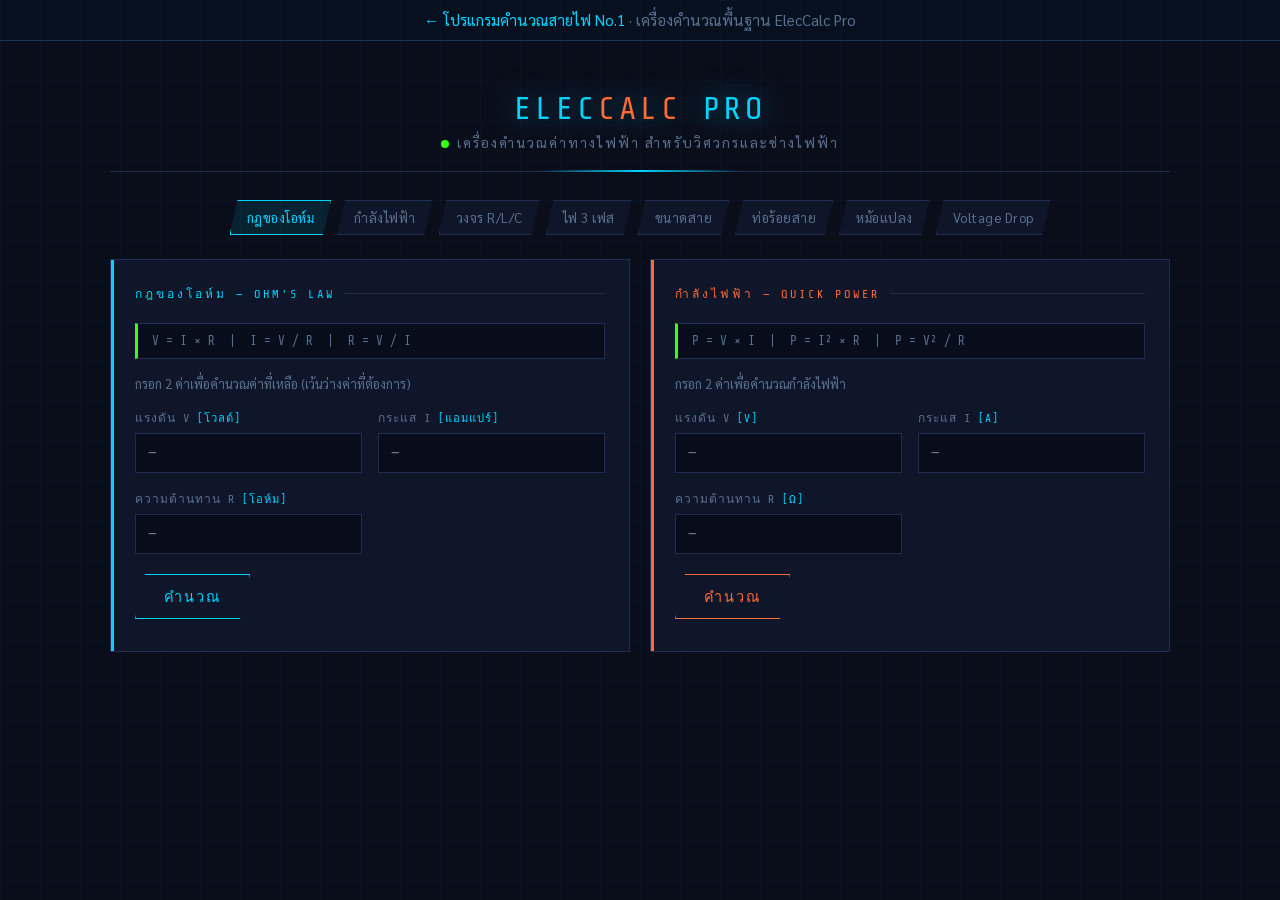
==== eleccalc/index.html @ 6b3eb064 "Add the No.1 cable calculator as a static Thai web app Keep the existing basic calculator at eleccal" ====
<!DOCTYPE html>
<html lang="th">
<head>
<meta charset="UTF-8">
<meta name="viewport" content="width=device-width, initial-scale=1.0">
<title>ElecCalc Pro — เครื่องคำนวณค่าทางไฟฟ้า</title>
<link href="https://fonts.googleapis.com/css2?family=Share+Tech+Mono&family=Sarabun:wght@300;400;600;700&display=swap" rel="stylesheet">
<style>
  :root {
    --bg: #0a0e1a;
    --panel: #0f1629;
    --border: #1e2d50;
    --accent: #00d4ff;
    --accent2: #ff6b35;
    --accent3: #39ff14;
    --text: #c8d8f0;
    --text-dim: #5a7090;
    --input-bg: #070d1a;
    --glow: 0 0 20px rgba(0,212,255,0.3);
    --glow2: 0 0 20px rgba(255,107,53,0.3);
  }

  * { margin: 0; padding: 0; box-sizing: border-box; }

  body {
    background: var(--bg);
    color: var(--text);
    font-family: 'Sarabun', sans-serif;
    min-height: 100vh;
    overflow-x: hidden;
  }

  /* Grid background */
  body::before {
    content: '';
    position: fixed;
    inset: 0;
    background-image:
      linear-gradient(rgba(0,212,255,0.03) 1px, transparent 1px),
      linear-gradient(90deg, rgba(0,212,255,0.03) 1px, transparent 1px);
    background-size: 40px 40px;
    pointer-events: none;
    z-index: 0;
  }

  .container {
    max-width: 1100px;
    margin: 0 auto;
    padding: 20px;
    position: relative;
    z-index: 1;
  }

  /* Header */
  header {
    text-align: center;
    padding: 30px 0 20px;
    border-bottom: 1px solid var(--border);
    margin-bottom: 28px;
    position: relative;
  }

  header::after {
    content: '';
    position: absolute;
    bottom: -1px;
    left: 50%;
    transform: translateX(-50%);
    width: 200px;
    height: 2px;
    background: linear-gradient(90deg, transparent, var(--accent), transparent);
  }

  .logo {
    font-family: 'Share Tech Mono', monospace;
    font-size: 2rem;
    color: var(--accent);
    text-shadow: 0 0 30px rgba(0,212,255,0.6);
    letter-spacing: 4px;
  }

  .logo span { color: var(--accent2); }

  .tagline {
    font-size: 0.85rem;
    color: var(--text-dim);
    margin-top: 6px;
    letter-spacing: 2px;
    text-transform: uppercase;
  }

  /* Nav Tabs */
  .tabs {
    display: flex;
    flex-wrap: wrap;
    gap: 6px;
    margin-bottom: 24px;
    justify-content: center;
  }

  .tab-btn {
    padding: 8px 16px;
    background: var(--panel);
    border: 1px solid var(--border);
    color: var(--text-dim);
    font-family: 'Sarabun', sans-serif;
    font-size: 0.82rem;
    cursor: pointer;
    transition: all 0.2s;
    clip-path: polygon(8px 0, 100% 0, calc(100% - 8px) 100%, 0 100%);
    letter-spacing: 0.5px;
  }

  .tab-btn:hover {
    border-color: var(--accent);
    color: var(--accent);
    background: rgba(0,212,255,0.05);
  }

  .tab-btn.active {
    background: rgba(0,212,255,0.1);
    border-color: var(--accent);
    color: var(--accent);
    box-shadow: var(--glow);
  }

  /* Calculator Panels */
  .calc-panel {
    display: none;
    animation: fadeIn 0.3s ease;
  }

  .calc-panel.active { display: grid; gap: 20px; }

  @keyframes fadeIn {
    from { opacity: 0; transform: translateY(10px); }
    to { opacity: 1; transform: translateY(0); }
  }

  .card {
    background: var(--panel);
    border: 1px solid var(--border);
    padding: 24px;
    position: relative;
    overflow: hidden;
  }

  .card::before {
    content: '';
    position: absolute;
    top: 0; left: 0;
    width: 3px;
    height: 100%;
    background: var(--accent);
  }

  .card.orange::before { background: var(--accent2); }
  .card.green::before { background: var(--accent3); }

  .card-title {
    font-family: 'Share Tech Mono', monospace;
    font-size: 0.75rem;
    color: var(--accent);
    letter-spacing: 3px;
    text-transform: uppercase;
    margin-bottom: 20px;
    display: flex;
    align-items: center;
    gap: 10px;
  }

  .card.orange .card-title { color: var(--accent2); }
  .card.green .card-title { color: var(--accent3); }

  .card-title::after {
    content: '';
    flex: 1;
    height: 1px;
    background: var(--border);
  }

  .form-grid {
    display: grid;
    grid-template-columns: repeat(auto-fill, minmax(200px, 1fr));
    gap: 16px;
    margin-bottom: 20px;
  }

  .form-group label {
    display: block;
    font-size: 0.75rem;
    color: var(--text-dim);
    margin-bottom: 6px;
    font-family: 'Share Tech Mono', monospace;
    letter-spacing: 1px;
  }

  .form-group .unit {
    color: var(--accent);
    font-size: 0.7rem;
  }

  .form-group input, .form-group select {
    width: 100%;
    background: var(--input-bg);
    border: 1px solid var(--border);
    color: var(--text);
    font-family: 'Share Tech Mono', monospace;
    font-size: 1rem;
    padding: 10px 12px;
    outline: none;
    transition: border-color 0.2s, box-shadow 0.2s;
  }

  .form-group input:focus, .form-group select:focus {
    border-color: var(--accent);
    box-shadow: var(--glow);
  }

  .form-group select option { background: var(--panel); }

  .btn-calc {
    background: transparent;
    border: 1px solid var(--accent);
    color: var(--accent);
    font-family: 'Share Tech Mono', monospace;
    font-size: 0.9rem;
    padding: 10px 28px;
    cursor: pointer;
    letter-spacing: 2px;
    text-transform: uppercase;
    transition: all 0.2s;
    clip-path: polygon(10px 0, 100% 0, calc(100% - 10px) 100%, 0 100%);
  }

  .btn-calc:hover {
    background: rgba(0,212,255,0.15);
    box-shadow: var(--glow);
  }

  .btn-calc.orange {
    border-color: var(--accent2);
    color: var(--accent2);
  }

  .btn-calc.orange:hover {
    background: rgba(255,107,53,0.15);
    box-shadow: var(--glow2);
  }

  .btn-calc.green {
    border-color: var(--accent3);
    color: var(--accent3);
  }

  .results {
    margin-top: 20px;
    display: none;
    grid-template-columns: repeat(auto-fill, minmax(180px, 1fr));
    gap: 12px;
    animation: fadeIn 0.3s ease;
  }

  .results.show { display: grid; }

  .result-item {
    background: var(--input-bg);
    border: 1px solid var(--border);
    padding: 14px 16px;
    border-left: 3px solid var(--accent);
  }

  .result-item.orange { border-left-color: var(--accent2); }
  .result-item.green { border-left-color: var(--accent3); }

  .result-label {
    font-size: 0.7rem;
    color: var(--text-dim);
    font-family: 'Share Tech Mono', monospace;
    letter-spacing: 1px;
    margin-bottom: 6px;
    text-transform: uppercase;
  }

  .result-value {
    font-family: 'Share Tech Mono', monospace;
    font-size: 1.4rem;
    color: var(--accent);
    line-height: 1;
  }

  .result-item.orange .result-value { color: var(--accent2); }
  .result-item.green .result-value { color: var(--accent3); }

  .result-unit {
    font-size: 0.7rem;
    color: var(--text-dim);
    margin-top: 2px;
    font-family: 'Share Tech Mono', monospace;
  }

  /* Formula display */
  .formula-bar {
    background: var(--input-bg);
    border: 1px solid var(--border);
    padding: 10px 14px;
    margin-bottom: 16px;
    font-family: 'Share Tech Mono', monospace;
    font-size: 0.8rem;
    color: var(--text-dim);
    border-left: 3px solid var(--accent3);
  }

  /* Two column layout for some panels */
  .panel-2col {
    grid-template-columns: 1fr 1fr;
  }

  @media (max-width: 700px) {
    .panel-2col { grid-template-columns: 1fr; }
    .logo { font-size: 1.4rem; }
  }

  /* Wire size table */
  .wire-table {
    width: 100%;
    border-collapse: collapse;
    font-size: 0.82rem;
    font-family: 'Share Tech Mono', monospace;
    margin-top: 10px;
  }

  .wire-table th {
    background: rgba(0,212,255,0.1);
    color: var(--accent);
    padding: 8px 12px;
    text-align: left;
    border: 1px solid var(--border);
    font-size: 0.72rem;
    letter-spacing: 1px;
  }

  .wire-table td {
    padding: 7px 12px;
    border: 1px solid var(--border);
    color: var(--text);
  }

  .wire-table tr:nth-child(even) td { background: rgba(0,0,0,0.2); }
  .wire-table tr.highlight td { background: rgba(57,255,20,0.08); color: var(--accent3); }

  /* Status indicator */
  .status-dot {
    width: 8px; height: 8px;
    border-radius: 50%;
    background: var(--accent3);
    display: inline-block;
    margin-right: 8px;
    animation: pulse 2s infinite;
  }

  @keyframes pulse {
    0%, 100% { opacity: 1; box-shadow: 0 0 6px var(--accent3); }
    50% { opacity: 0.4; box-shadow: none; }
  }

  .section-header {
    display: flex;
    align-items: center;
    justify-content: space-between;
    margin-bottom: 16px;
    flex-wrap: wrap;
    gap: 10px;
  }

  .error-msg {
    color: #ff4466;
    font-size: 0.8rem;
    font-family: 'Share Tech Mono', monospace;
    margin-top: 8px;
  }
</style>
</head>
<body>
<div style="background:#07101f;color:#c8d8f0;padding:10px 16px;text-align:center;font-family:Sarabun,sans-serif;font-size:0.95rem;border-bottom:1px solid #1e2d50;">
  <a href="../" style="color:#00d4ff;text-decoration:none;">← โปรแกรมคำนวณสายไฟ No.1</a>
  <span style="color:#5a7090;"> · เครื่องคำนวณพื้นฐาน ElecCalc Pro</span>
</div>
<div class="container">

  <header>
    <div class="logo">ELEC<span>CALC</span> PRO</div>
    <div class="tagline"><span class="status-dot"></span>เครื่องคำนวณค่าทางไฟฟ้า สำหรับวิศวกรและช่างไฟฟ้า</div>
  </header>

  <div class="tabs">
    <button class="tab-btn active" onclick="showTab('ohm')">กฎของโอห์ม</button>
    <button class="tab-btn" onclick="showTab('power')">กำลังไฟฟ้า</button>
    <button class="tab-btn" onclick="showTab('circuit')">วงจร R/L/C</button>
    <button class="tab-btn" onclick="showTab('3phase')">ไฟ 3 เฟส</button>
    <button class="tab-btn" onclick="showTab('wire')">ขนาดสาย</button>
    <button class="tab-btn" onclick="showTab('conduit')">ท่อร้อยสาย</button>
    <button class="tab-btn" onclick="showTab('xfmr')">หม้อแปลง</button>
    <button class="tab-btn" onclick="showTab('vdrop')">Voltage Drop</button>
  </div>

  <!-- OHM'S LAW -->
  <div id="tab-ohm" class="calc-panel active panel-2col">
    <div class="card">
      <div class="card-title">กฎของโอห์ม — Ohm's Law</div>
      <div class="formula-bar">V = I × R &nbsp;|&nbsp; I = V / R &nbsp;|&nbsp; R = V / I</div>
      <p style="font-size:0.8rem;color:var(--text-dim);margin-bottom:16px;">กรอก 2 ค่าเพื่อคำนวณค่าที่เหลือ (เว้นว่างค่าที่ต้องการ)</p>
      <div class="form-grid">
        <div class="form-group">
          <label>แรงดัน V <span class="unit">[โวลต์]</span></label>
          <input type="number" id="ohm-v" placeholder="—">
        </div>
        <div class="form-group">
          <label>กระแส I <span class="unit">[แอมแปร์]</span></label>
          <input type="number" id="ohm-i" placeholder="—">
        </div>
        <div class="form-group">
          <label>ความต้านทาน R <span class="unit">[โอห์ม]</span></label>
          <input type="number" id="ohm-r" placeholder="—">
        </div>
      </div>
      <button class="btn-calc" onclick="calcOhm()">คำนวณ</button>
      <div id="ohm-result" class="results"></div>
      <div id="ohm-err" class="error-msg"></div>
    </div>

    <div class="card orange">
      <div class="card-title">กำลังไฟฟ้า — Quick Power</div>
      <div class="formula-bar">P = V × I &nbsp;|&nbsp; P = I² × R &nbsp;|&nbsp; P = V² / R</div>
      <p style="font-size:0.8rem;color:var(--text-dim);margin-bottom:16px;">กรอก 2 ค่าเพื่อคำนวณกำลังไฟฟ้า</p>
      <div class="form-grid">
        <div class="form-group">
          <label>แรงดัน V <span class="unit">[V]</span></label>
          <input type="number" id="qp-v" placeholder="—">
        </div>
        <div class="form-group">
          <label>กระแส I <span class="unit">[A]</span></label>
          <input type="number" id="qp-i" placeholder="—">
        </div>
        <div class="form-group">
          <label>ความต้านทาน R <span class="unit">[Ω]</span></label>
          <input type="number" id="qp-r" placeholder="—">
        </div>
      </div>
      <button class="btn-calc orange" onclick="calcQPower()">คำนวณ</button>
      <div id="qp-result" class="results"></div>
      <div id="qp-err" class="error-msg"></div>
    </div>
  </div>

  <!-- POWER -->
  <div id="tab-power" class="calc-panel">
    <div class="card">
      <div class="card-title">กำลังไฟฟ้า AC — AC Power</div>
      <div class="formula-bar">S = V × I &nbsp;|&nbsp; P = S × PF &nbsp;|&nbsp; Q = √(S² - P²)</div>
      <div class="form-grid">
        <div class="form-group">
          <label>แรงดัน V <span class="unit">[V]</span></label>
          <input type="number" id="pw-v" placeholder="220">
        </div>
        <div class="form-group">
          <label>กระแส I <span class="unit">[A]</span></label>
          <input type="number" id="pw-i" placeholder="10">
        </div>
        <div class="form-group">
          <label>Power Factor (PF) <span class="unit">[0–1]</span></label>
          <input type="number" id="pw-pf" placeholder="0.85" step="0.01" min="0" max="1">
        </div>
      </div>
      <button class="btn-calc" onclick="calcPower()">คำนวณ</button>
      <div id="pw-result" class="results"></div>
    </div>
    <div class="card orange">
      <div class="card-title">แปลงหน่วยกำลัง — Power Unit Converter</div>
      <div class="form-grid">
        <div class="form-group">
          <label>ค่าที่ต้องการแปลง</label>
          <input type="number" id="conv-val" placeholder="1000">
        </div>
        <div class="form-group">
          <label>จากหน่วย</label>
          <select id="conv-from">
            <option value="W">วัตต์ (W)</option>
            <option value="kW">กิโลวัตต์ (kW)</option>
            <option value="MW">เมกะวัตต์ (MW)</option>
            <option value="hp">แรงม้า (hp)</option>
            <option value="kVA">กิโลโวลต์แอมแปร์ (kVA)</option>
            <option value="BTU">BTU/hr</option>
          </select>
        </div>
      </div>
      <button class="btn-calc orange" onclick="calcConvert()">แปลงหน่วย</button>
      <div id="conv-result" class="results"></div>
    </div>
  </div>

  <!-- CIRCUIT -->
  <div id="tab-circuit" class="calc-panel panel-2col">
    <div class="card">
      <div class="card-title">วงจรอนุกรม — Series Circuit</div>
      <div class="formula-bar">R_total = R1 + R2 + R3</div>
      <div class="form-grid">
        <div class="form-group">
          <label>R1 <span class="unit">[Ω]</span></label>
          <input type="number" id="sr1" placeholder="10">
        </div>
        <div class="form-group">
          <label>R2 <span class="unit">[Ω]</span></label>
          <input type="number" id="sr2" placeholder="20">
        </div>
        <div class="form-group">
          <label>R3 <span class="unit">[Ω]</span></label>
          <input type="number" id="sr3" placeholder="30">
        </div>
        <div class="form-group">
          <label>แรงดัน V <span class="unit">[V]</span></label>
          <input type="number" id="sv" placeholder="220">
        </div>
      </div>
      <button class="btn-calc" onclick="calcSeries()">คำนวณ</button>
      <div id="series-result" class="results"></div>
    </div>
    <div class="card orange">
      <div class="card-title">วงจรขนาน — Parallel Circuit</div>
      <div class="formula-bar">1/R_total = 1/R1 + 1/R2 + 1/R3</div>
      <div class="form-grid">
        <div class="form-group">
          <label>R1 <span class="unit">[Ω]</span></label>
          <input type="number" id="pr1" placeholder="10">
        </div>
        <div class="form-group">
          <label>R2 <span class="unit">[Ω]</span></label>
          <input type="number" id="pr2" placeholder="20">
        </div>
        <div class="form-group">
          <label>R3 <span class="unit">[Ω]</span></label>
          <input type="number" id="pr3" placeholder="30">
        </div>
        <div class="form-group">
          <label>แรงดัน V <span class="unit">[V]</span></label>
          <input type="number" id="pv" placeholder="220">
        </div>
      </div>
      <button class="btn-calc orange" onclick="calcParallel()">คำนวณ</button>
      <div id="parallel-result" class="results"></div>
    </div>
    <div class="card green" style="grid-column:1/-1">
      <div class="card-title">วงจร RLC — Impedance</div>
      <div class="formula-bar">Z = √(R² + (XL-XC)²) &nbsp;|&nbsp; XL = 2πfL &nbsp;|&nbsp; XC = 1/(2πfC)</div>
      <div class="form-grid">
        <div class="form-group">
          <label>ความต้านทาน R <span class="unit">[Ω]</span></label>
          <input type="number" id="rlc-r" placeholder="10">
        </div>
        <div class="form-group">
          <label>ตัวเหนี่ยวนำ L <span class="unit">[mH]</span></label>
          <input type="number" id="rlc-l" placeholder="50">
        </div>
        <div class="form-group">
          <label>ตัวเก็บประจุ C <span class="unit">[µF]</span></label>
          <input type="number" id="rlc-c" placeholder="100">
        </div>
        <div class="form-group">
          <label>ความถี่ f <span class="unit">[Hz]</span></label>
          <input type="number" id="rlc-f" placeholder="50">
        </div>
      </div>
      <button class="btn-calc green" onclick="calcRLC()">คำนวณ</button>
      <div id="rlc-result" class="results"></div>
    </div>
  </div>

  <!-- 3 PHASE -->
  <div id="tab-3phase" class="calc-panel">
    <div class="card">
      <div class="card-title">ไฟฟ้า 3 เฟส — Three-Phase Power</div>
      <div class="formula-bar">P = √3 × VL × IL × PF &nbsp;|&nbsp; S = √3 × VL × IL &nbsp;|&nbsp; VL = √3 × Vph</div>
      <div class="form-grid">
        <div class="form-group">
          <label>แรงดันสาย VL <span class="unit">[V]</span></label>
          <input type="number" id="tp-vl" placeholder="380">
        </div>
        <div class="form-group">
          <label>กระแสสาย IL <span class="unit">[A]</span></label>
          <input type="number" id="tp-il" placeholder="50">
        </div>
        <div class="form-group">
          <label>Power Factor <span class="unit">[0–1]</span></label>
          <input type="number" id="tp-pf" placeholder="0.85" step="0.01">
        </div>
        <div class="form-group">
          <label>ประเภทการต่อ</label>
          <select id="tp-type">
            <option value="star">Star (Y)</option>
            <option value="delta">Delta (Δ)</option>
          </select>
        </div>
      </div>
      <button class="btn-calc" onclick="calc3Phase()">คำนวณ</button>
      <div id="tp-result" class="results"></div>
    </div>
    <div class="card orange">
      <div class="card-title">คำนวณกระแส 3 เฟส จาก kW</div>
      <div class="formula-bar">IL = P / (√3 × VL × PF)</div>
      <div class="form-grid">
        <div class="form-group">
          <label>กำลังไฟฟ้า P <span class="unit">[kW]</span></label>
          <input type="number" id="fi-kw" placeholder="30">
        </div>
        <div class="form-group">
          <label>แรงดันสาย VL <span class="unit">[V]</span></label>
          <input type="number" id="fi-vl" placeholder="380">
        </div>
        <div class="form-group">
          <label>Power Factor <span class="unit">[0–1]</span></label>
          <input type="number" id="fi-pf" placeholder="0.85" step="0.01">
        </div>
        <div class="form-group">
          <label>Efficiency η <span class="unit">[0–1]</span></label>
          <input type="number" id="fi-eff" placeholder="0.90" step="0.01">
        </div>
      </div>
      <button class="btn-calc orange" onclick="calcFromKW()">คำนวณ</button>
      <div id="fi-result" class="results"></div>
    </div>
  </div>

  <!-- WIRE SIZE -->
  <div id="tab-wire" class="calc-panel">
    <div class="card green">
      <div class="card-title">ขนาดสายไฟฟ้า — Wire Sizing (มอก./IEC)</div>
      <div class="form-grid">
        <div class="form-group">
          <label>กระแสโหลด <span class="unit">[A]</span></label>
          <input type="number" id="ws-current" placeholder="30">
        </div>
        <div class="form-group">
          <label>ประเภทสาย</label>
          <select id="ws-type">
            <option value="cu">ทองแดง (Cu)</option>
            <option value="al">อลูมิเนียม (Al)</option>
          </select>
        </div>
        <div class="form-group">
          <label>การติดตั้ง</label>
          <select id="ws-install">
            <option value="conduit">ในท่อ/ช่องเดินสาย</option>
            <option value="open">เดินเปิดในอากาศ</option>
            <option value="direct">ฝังดินโดยตรง</option>
          </select>
        </div>
        <div class="form-group">
          <label>อุณหภูมิโดยรอบ <span class="unit">[°C]</span></label>
          <select id="ws-temp">
            <option value="30">30°C</option>
            <option value="35">35°C</option>
            <option value="40">40°C</option>
            <option value="45">45°C</option>
          </select>
        </div>
      </div>
      <button class="btn-calc green" onclick="calcWireSize()">แนะนำขนาดสาย</button>
    </div>
    <div class="card" id="wire-table-card" style="display:none">
      <div class="card-title">ตารางขนาดสายแนะนำ</div>
      <div id="wire-table-container"></div>
    </div>
  </div>

  <!-- CONDUIT -->
  <div id="tab-conduit" class="calc-panel">
    <div class="card orange">
      <div class="card-title">ขนาดท่อร้อยสาย — Conduit Fill</div>
      <div class="formula-bar">Fill ≤ 40% (3+ สาย) | 31% (2 สาย) | 53% (1 สาย)</div>
      <div class="form-grid">
        <div class="form-group">
          <label>จำนวนสาย <span class="unit">[เส้น]</span></label>
          <input type="number" id="cf-num" placeholder="4" min="1">
        </div>
        <div class="form-group">
          <label>ขนาดสาย <span class="unit">[mm²]</span></label>
          <select id="cf-size">
            <option value="1.5">1.5 mm²</option>
            <option value="2.5">2.5 mm²</option>
            <option value="4">4 mm²</option>
            <option value="6">6 mm²</option>
            <option value="10">10 mm²</option>
            <option value="16">16 mm²</option>
            <option value="25">25 mm²</option>
            <option value="35">35 mm²</option>
            <option value="50">50 mm²</option>
            <option value="70">70 mm²</option>
            <option value="95">95 mm²</option>
            <option value="120">120 mm²</option>
          </select>
        </div>
        <div class="form-group">
          <label>ประเภทสายไฟ</label>
          <select id="cf-wiretype">
            <option value="THW">THW/IEC01 (ฉนวน PVC)</option>
            <option value="THWN">THWN (ฉนวน Nylon)</option>
            <option value="NYY">NYY (สายอ่อน)</option>
          </select>
        </div>
      </div>
      <button class="btn-calc orange" onclick="calcConduit()">คำนวณ</button>
      <div id="cf-result" class="results"></div>
    </div>
  </div>

  <!-- TRANSFORMER -->
  <div id="tab-xfmr" class="calc-panel panel-2col">
    <div class="card">
      <div class="card-title">หม้อแปลงไฟฟ้า — Transformer</div>
      <div class="formula-bar">V1/V2 = N1/N2 = I2/I1</div>
      <div class="form-grid">
        <div class="form-group">
          <label>แรงดันปฐมภูมิ V1 <span class="unit">[V]</span></label>
          <input type="number" id="xf-v1" placeholder="22000">
        </div>
        <div class="form-group">
          <label>แรงดันทุติยภูมิ V2 <span class="unit">[V]</span></label>
          <input type="number" id="xf-v2" placeholder="400">
        </div>
        <div class="form-group">
          <label>พิกัด kVA <span class="unit">[kVA]</span></label>
          <input type="number" id="xf-kva" placeholder="100">
        </div>
        <div class="form-group">
          <label>Power Factor <span class="unit">[0–1]</span></label>
          <input type="number" id="xf-pf" placeholder="0.85" step="0.01">
        </div>
      </div>
      <button class="btn-calc" onclick="calcTransformer()">คำนวณ</button>
      <div id="xf-result" class="results"></div>
    </div>
    <div class="card orange">
      <div class="card-title">กระแสลัดวงจร — Short Circuit Current</div>
      <div class="formula-bar">Isc = kVA × 1000 / (√3 × V × Z%/100)</div>
      <div class="form-grid">
        <div class="form-group">
          <label>พิกัด kVA <span class="unit">[kVA]</span></label>
          <input type="number" id="sc-kva" placeholder="100">
        </div>
        <div class="form-group">
          <label>แรงดันทุติยภูมิ <span class="unit">[V]</span></label>
          <input type="number" id="sc-v" placeholder="400">
        </div>
        <div class="form-group">
          <label>%Impedance <span class="unit">[%]</span></label>
          <input type="number" id="sc-z" placeholder="5" step="0.1">
        </div>
      </div>
      <button class="btn-calc orange" onclick="calcShortCircuit()">คำนวณ</button>
      <div id="sc-result" class="results"></div>
    </div>
  </div>

  <!-- VOLTAGE DROP -->
  <div id="tab-vdrop" class="calc-panel">
    <div class="card green">
      <div class="card-title">Voltage Drop — การตกของแรงดัน</div>
      <div class="formula-bar">VD = (2 × I × L × ρ) / A &nbsp;|&nbsp; %VD = (VD/V) × 100</div>
      <div class="form-grid">
        <div class="form-group">
          <label>กระแส I <span class="unit">[A]</span></label>
          <input type="number" id="vd-i" placeholder="30">
        </div>
        <div class="form-group">
          <label>ระยะทาง L <span class="unit">[เมตร]</span></label>
          <input type="number" id="vd-l" placeholder="100">
        </div>
        <div class="form-group">
          <label>พื้นที่หน้าตัดสาย A <span class="unit">[mm²]</span></label>
          <select id="vd-a">
            <option value="1.5">1.5</option>
            <option value="2.5">2.5</option>
            <option value="4">4</option>
            <option value="6">6</option>
            <option value="10">10</option>
            <option value="16">16</option>
            <option value="25">25</option>
            <option value="35">35</option>
            <option value="50">50</option>
            <option value="70">70</option>
            <option value="95">95</option>
            <option value="120">120</option>
            <option value="150">150</option>
            <option value="185">185</option>
            <option value="240">240</option>
          </select>
        </div>
        <div class="form-group">
          <label>วัสดุตัวนำ</label>
          <select id="vd-mat">
            <option value="0.0175">ทองแดง (ρ = 0.0175 Ω·mm²/m)</option>
            <option value="0.028">อลูมิเนียม (ρ = 0.028 Ω·mm²/m)</option>
          </select>
        </div>
        <div class="form-group">
          <label>แรงดันระบบ <span class="unit">[V]</span></label>
          <select id="vd-sys">
            <option value="220">220V (1 เฟส)</option>
            <option value="380">380V (3 เฟส)</option>
            <option value="400">400V (3 เฟส)</option>
          </select>
        </div>
        <div class="form-group">
          <label>ระบบ</label>
          <select id="vd-phase">
            <option value="1">1 เฟส (× 2)</option>
            <option value="3">3 เฟส (× √3)</option>
          </select>
        </div>
      </div>
      <button class="btn-calc green" onclick="calcVDrop()">คำนวณ</button>
      <div id="vd-result" class="results"></div>
    </div>
  </div>

</div>

<script>
  // ---- TAB SWITCHING ----
  function showTab(name) {
    document.querySelectorAll('.calc-panel').forEach(p => p.classList.remove('active'));
    document.querySelectorAll('.tab-btn').forEach(b => b.classList.remove('active'));
    document.getElementById('tab-' + name).classList.add('active');
    event.target.classList.add('active');
  }

  function makeResult(items, cls='') {
    return items.map(([label, value, unit]) =>
      `<div class="result-item ${cls}">
        <div class="result-label">${label}</div>
        <div class="result-value">${value}</div>
        <div class="result-unit">${unit}</div>
      </div>`
    ).join('');
  }

  function show(id, html, cls='') {
    const el = document.getElementById(id);
    el.innerHTML = html;
    el.className = 'results show';
  }

  function fmt(n, d=4) {
    if (Math.abs(n) >= 1000) return n.toFixed(2);
    if (Math.abs(n) >= 100) return n.toFixed(3);
    return parseFloat(n.toPrecision(d)).toString();
  }

  // ---- OHM'S LAW ----
  function calcOhm() {
    const v = parseFloat(document.getElementById('ohm-v').value);
    const i = parseFloat(document.getElementById('ohm-i').value);
    const r = parseFloat(document.getElementById('ohm-r').value);
    const err = document.getElementById('ohm-err');
    err.textContent = '';

    let rv, ri, rr;
    const has = (x) => !isNaN(x) && x !== null;

    if (has(v) && has(i)) { rr = v/i; rv = v; ri = i; }
    else if (has(v) && has(r)) { ri = v/r; rv = v; rr = r; }
    else if (has(i) && has(r)) { rv = i*r; ri = i; rr = r; }
    else { err.textContent = '⚠ กรุณากรอกค่าอย่างน้อย 2 ค่า'; return; }

    show('ohm-result', makeResult([
      ['แรงดัน', fmt(rv), 'โวลต์ (V)'],
      ['กระแส', fmt(ri), 'แอมแปร์ (A)'],
      ['ความต้านทาน', fmt(rr), 'โอห์ม (Ω)'],
      ['กำลังไฟฟ้า', fmt(rv*ri), 'วัตต์ (W)'],
    ]));
  }

  // ---- QUICK POWER ----
  function calcQPower() {
    const v = parseFloat(document.getElementById('qp-v').value);
    const i = parseFloat(document.getElementById('qp-i').value);
    const r = parseFloat(document.getElementById('qp-r').value);
    const err = document.getElementById('qp-err');
    err.textContent = '';

    let P;
    if (!isNaN(v) && !isNaN(i)) P = v * i;
    else if (!isNaN(i) && !isNaN(r)) P = i * i * r;
    else if (!isNaN(v) && !isNaN(r)) P = v * v / r;
    else { err.textContent = '⚠ กรุณากรอกค่าอย่างน้อย 2 ค่า'; return; }

    show('qp-result', makeResult([
      ['กำลังไฟฟ้า P', fmt(P), 'วัตต์ (W)'],
      ['กำลังไฟฟ้า', fmt(P/1000), 'กิโลวัตต์ (kW)'],
    ], 'orange'));
  }

  // ---- AC POWER ----
  function calcPower() {
    const v = parseFloat(document.getElementById('pw-v').value) || 0;
    const i = parseFloat(document.getElementById('pw-i').value) || 0;
    const pf = parseFloat(document.getElementById('pw-pf').value) || 0.85;
    const S = v * i;
    const P = S * pf;
    const Q = Math.sqrt(Math.max(0, S*S - P*P));
    const angle = Math.acos(pf) * 180 / Math.PI;
    show('pw-result', makeResult([
      ['Apparent Power S', fmt(S), 'VA (โวลต์แอมแปร์)'],
      ['Active Power P', fmt(P), 'W (วัตต์)'],
      ['Reactive Power Q', fmt(Q), 'VAR'],
      ['มุม φ', fmt(angle), 'องศา'],
    ]));
  }

  // ---- UNIT CONVERTER ----
  function calcConvert() {
    const val = parseFloat(document.getElementById('conv-val').value) || 0;
    const from = document.getElementById('conv-from').value;
    // convert to Watts
    const toW = { W:1, kW:1000, MW:1e6, hp:745.7, kVA:1000, BTU:0.29307 };
    const W = val * toW[from];
    show('conv-result', makeResult([
      ['วัตต์', fmt(W), 'W'],
      ['กิโลวัตต์', fmt(W/1000), 'kW'],
      ['เมกะวัตต์', fmt(W/1e6), 'MW'],
      ['แรงม้า', fmt(W/745.7), 'hp'],
      ['kVA (PF=1)', fmt(W/1000), 'kVA'],
      ['BTU/hr', fmt(W/0.29307), 'BTU/hr'],
    ], 'orange'));
  }

  // ---- SERIES CIRCUIT ----
  function calcSeries() {
    const r1 = parseFloat(document.getElementById('sr1').value) || 0;
    const r2 = parseFloat(document.getElementById('sr2').value) || 0;
    const r3 = parseFloat(document.getElementById('sr3').value) || 0;
    const v = parseFloat(document.getElementById('sv').value) || 0;
    const rt = r1 + r2 + r3;
    const i = rt > 0 ? v / rt : 0;
    show('series-result', makeResult([
      ['R รวม', fmt(rt), 'Ω'],
      ['กระแส I', fmt(i), 'A'],
      ['แรงดันที่ R1', fmt(i*r1), 'V'],
      ['แรงดันที่ R2', fmt(i*r2), 'V'],
      ['แรงดันที่ R3', fmt(i*r3), 'V'],
      ['กำลัง P รวม', fmt(i*i*rt), 'W'],
    ]));
  }

  // ---- PARALLEL CIRCUIT ----
  function calcParallel() {
    const r1 = parseFloat(document.getElementById('pr1').value) || Infinity;
    const r2 = parseFloat(document.getElementById('pr2').value) || Infinity;
    const r3 = parseFloat(document.getElementById('pr3').value) || Infinity;
    const v = parseFloat(document.getElementById('pv').value) || 0;
    const rt = 1 / (1/r1 + 1/r2 + 1/r3);
    const it = v / rt;
    show('parallel-result', makeResult([
      ['R รวม', fmt(rt), 'Ω'],
      ['กระแสรวม I', fmt(it), 'A'],
      ['I ผ่าน R1', fmt(v/r1), 'A'],
      ['I ผ่าน R2', fmt(v/r2), 'A'],
      ['I ผ่าน R3', fmt(v/r3), 'A'],
    ], 'orange'));
  }

  // ---- RLC ----
  function calcRLC() {
    const R = parseFloat(document.getElementById('rlc-r').value) || 0;
    const L = (parseFloat(document.getElementById('rlc-l').value) || 0) * 0.001;
    const C = (parseFloat(document.getElementById('rlc-c').value) || 0) * 1e-6;
    const f = parseFloat(document.getElementById('rlc-f').value) || 50;
    const XL = 2 * Math.PI * f * L;
    const XC = C > 0 ? 1 / (2 * Math.PI * f * C) : 0;
    const Z = Math.sqrt(R*R + (XL-XC)**2);
    const fr = L > 0 && C > 0 ? 1 / (2 * Math.PI * Math.sqrt(L * C)) : 0;
    const phi = Math.atan2(XL - XC, R) * 180 / Math.PI;
    show('rlc-result', makeResult([
      ['XL (Inductive)', fmt(XL), 'Ω'],
      ['XC (Capacitive)', fmt(XC), 'Ω'],
      ['Impedance Z', fmt(Z), 'Ω'],
      ['มุม φ', fmt(phi), '°'],
      ['Resonance Freq', fmt(fr), 'Hz'],
    ], 'green'));
  }

  // ---- 3 PHASE ----
  function calc3Phase() {
    const VL = parseFloat(document.getElementById('tp-vl').value) || 380;
    const IL = parseFloat(document.getElementById('tp-il').value) || 0;
    const PF = parseFloat(document.getElementById('tp-pf').value) || 0.85;
    const type = document.getElementById('tp-type').value;
    const S = Math.sqrt(3) * VL * IL;
    const P = S * PF;
    const Q = Math.sqrt(Math.max(0, S*S - P*P));
    const Vph = type === 'star' ? VL / Math.sqrt(3) : VL;
    const Iph = type === 'star' ? IL : IL / Math.sqrt(3);
    show('tp-result', makeResult([
      ['Apparent Power S', fmt(S/1000), 'kVA'],
      ['Active Power P', fmt(P/1000), 'kW'],
      ['Reactive Power Q', fmt(Q/1000), 'kVAR'],
      ['แรงดัน Phase', fmt(Vph), 'V'],
      ['กระแส Phase', fmt(Iph), 'A'],
    ]));
  }

  function calcFromKW() {
    const kW = parseFloat(document.getElementById('fi-kw').value) || 0;
    const VL = parseFloat(document.getElementById('fi-vl').value) || 380;
    const PF = parseFloat(document.getElementById('fi-pf').value) || 0.85;
    const eff = parseFloat(document.getElementById('fi-eff').value) || 0.9;
    const IL = (kW * 1000) / (Math.sqrt(3) * VL * PF * eff);
    const S = Math.sqrt(3) * VL * IL;
    show('fi-result', makeResult([
      ['กระแสสาย IL', fmt(IL), 'A (แอมแปร์)'],
      ['Apparent Power S', fmt(S/1000), 'kVA'],
      ['Input Power', fmt(kW/eff), 'kW'],
    ], 'orange'));
  }

  // ---- WIRE SIZE ----
  const wireData = {
    cu: {
      conduit: [
        [1.5,15],[2.5,20],[4,27],[6,34],[10,46],[16,61],[25,80],[35,99],
        [50,119],[70,151],[95,182],[120,210],[150,240],[185,273],[240,320]
      ],
      open: [
        [1.5,19],[2.5,26],[4,35],[6,45],[10,61],[16,81],[25,106],[35,131],
        [50,158],[70,200],[95,241],[120,278],[150,318],[185,362],[240,424]
      ],
      direct: [
        [1.5,22],[2.5,29],[4,38],[6,47],[10,63],[16,84],[25,110],[35,136],
        [50,164],[70,208],[95,252],[120,291],[150,335],[185,381],[240,447]
      ]
    },
    al: {
      conduit: [
        [16,48],[25,63],[35,77],[50,93],[70,118],[95,143],[120,165],
        [150,188],[185,213],[240,250]
      ],
      open: [
        [16,62],[25,82],[35,101],[50,121],[70,154],[95,185],[120,213],
        [150,244],[185,278],[240,326]
      ],
      direct: [
        [16,64],[25,85],[35,105],[50,126],[70,160],[95,193],[120,223],
        [150,257],[185,292],[240,343]
      ]
    }
  };

  // Temp correction factors (base 30°C)
  const tempCorr = { 30:1.0, 35:0.94, 40:0.87, 45:0.79 };

  function calcWireSize() {
    const curr = parseFloat(document.getElementById('ws-current').value) || 0;
    const type = document.getElementById('ws-type').value;
    const install = document.getElementById('ws-install').value;
    const temp = parseInt(document.getElementById('ws-temp').value);
    const cf = tempCorr[temp] || 1.0;
    const adjCurr = curr / cf;

    const table = wireData[type][install];
    document.getElementById('wire-table-card').style.display = 'block';

    let html = `<p style="font-size:0.8rem;color:var(--text-dim);margin-bottom:12px;">กระแสที่ต้องการ: ${curr}A | หลังปรับอุณหภูมิ (${temp}°C, CF=${cf}): <span style="color:var(--accent3)">${adjCurr.toFixed(1)}A</span></p>`;
    html += `<table class="wire-table"><tr><th>ขนาดสาย (mm²)</th><th>พิกัดกระแส (A)</th><th>หลังปรับ (A)</th><th>สถานะ</th></tr>`;

    let firstOk = true;
    table.forEach(([size, Iz]) => {
      const adjIz = Iz * cf;
      const ok = adjIz >= curr;
      const cls = ok && firstOk ? 'highlight' : '';
      if (ok && firstOk) firstOk = false;
      const status = adjIz >= curr ? (cls ? '✓ แนะนำ' : '✓ ผ่าน') : '✗ ไม่เพียงพอ';
      html += `<tr class="${cls}"><td>${size}</td><td>${Iz}</td><td>${adjIz.toFixed(1)}</td><td>${status}</td></tr>`;
    });
    html += '</table>';
    document.getElementById('wire-table-container').innerHTML = html;
  }

  // ---- CONDUIT FILL ----
  const wireDiameter = {
    'THW':  { 1.5:10.4, 2.5:11.6, 4:12.8, 6:14.3, 10:16.6, 16:19.1, 25:22.0, 35:24.7, 50:28.0, 70:31.8, 95:35.7, 120:39.3 },
    'THWN': { 1.5:9.9,  2.5:10.8, 4:12.0, 6:13.5, 10:15.9, 16:18.4, 25:21.3, 35:23.8, 50:27.1, 70:30.7, 95:34.6, 120:38.2 },
    'NYY':  { 1.5:11.0, 2.5:12.5, 4:14.0, 6:15.5, 10:17.5, 16:20.5, 25:23.5, 35:26.0, 50:29.0, 70:33.5, 95:37.0, 120:41.0 }
  };

  const conduitSizes = [16,20,25,32,40,50,63,75,100,125,150];

  function calcConduit() {
    const num = parseInt(document.getElementById('cf-num').value) || 1;
    const size = document.getElementById('cf-size').value;
    const wt = document.getElementById('cf-wiretype').value;
    const d = wireDiameter[wt][size] || 15;
    const wireArea = Math.PI * (d/2) ** 2;
    const totalWireArea = wireArea * num;
    const fillLimit = num === 1 ? 0.53 : num === 2 ? 0.31 : 0.40;

    const reqArea = totalWireArea / fillLimit;
    let recommended = null;
    conduitSizes.forEach(cs => {
      const ca = Math.PI * (cs/2) ** 2;
      if (!recommended && ca >= reqArea) recommended = cs;
    });

    const res = [];
    conduitSizes.forEach(cs => {
      const ca = Math.PI * (cs/2) ** 2;
      const fill = (totalWireArea / ca * 100).toFixed(1);
      if (cs === recommended) {
        res.push(['ท่อแนะนำ', `Ø${cs} mm`, `Fill = ${fill}%`]);
      }
    });

    show('cf-result', makeResult([
      ['พื้นที่สายรวม', fmt(totalWireArea), 'mm²'],
      ['Fill Limit', (fillLimit*100).toFixed(0), '%'],
      ['พื้นที่ท่อขั้นต่ำ', fmt(reqArea), 'mm²'],
      ['ขนาดท่อแนะนำ', recommended ? `Ø${recommended} mm` : '>150mm', 'Rigid/IMC/EMT'],
    ], 'orange'));
  }

  // ---- TRANSFORMER ----
  function calcTransformer() {
    const V1 = parseFloat(document.getElementById('xf-v1').value) || 0;
    const V2 = parseFloat(document.getElementById('xf-v2').value) || 0;
    const kVA = parseFloat(document.getElementById('xf-kva').value) || 0;
    const PF = parseFloat(document.getElementById('xf-pf').value) || 0.85;
    const ratio = V1 / V2;
    const I1 = (kVA * 1000) / (Math.sqrt(3) * V1);
    const I2 = (kVA * 1000) / (Math.sqrt(3) * V2);
    const kW = kVA * PF;
    show('xf-result', makeResult([
      ['อัตราส่วนการแปลง', fmt(ratio), ':1'],
      ['กระแสปฐมภูมิ I1', fmt(I1), 'A'],
      ['กระแสทุติยภูมิ I2', fmt(I2), 'A'],
      ['กำลังไฟฟ้า', fmt(kW), 'kW'],
    ]));
  }

  function calcShortCircuit() {
    const kVA = parseFloat(document.getElementById('sc-kva').value) || 0;
    const V = parseFloat(document.getElementById('sc-v').value) || 400;
    const Z = parseFloat(document.getElementById('sc-z').value) || 5;
    const Isc = (kVA * 1000) / (Math.sqrt(3) * V * (Z / 100));
    const Ifl = (kVA * 1000) / (Math.sqrt(3) * V);
    show('sc-result', makeResult([
      ['กระแสพิกัดเต็มโหลด', fmt(Ifl), 'A'],
      ['กระแสลัดวงจร Isc', fmt(Isc), 'A'],
      ['กระแสลัดวงจร Isc', fmt(Isc/1000), 'kA'],
    ], 'orange'));
  }

  // ---- VOLTAGE DROP ----
  function calcVDrop() {
    const I = parseFloat(document.getElementById('vd-i').value) || 0;
    const L = parseFloat(document.getElementById('vd-l').value) || 0;
    const A = parseFloat(document.getElementById('vd-a').value) || 1;
    const rho = parseFloat(document.getElementById('vd-mat').value);
    const V = parseFloat(document.getElementById('vd-sys').value);
    const phase = parseInt(document.getElementById('vd-phase').value);

    let VD;
    if (phase === 1) {
      VD = (2 * I * L * rho) / A;
    } else {
      VD = (Math.sqrt(3) * I * L * rho) / A;
    }
    const pctVD = (VD / V) * 100;
    const Vend = V - VD;
    const status = pctVD <= 3 ? '✓ ผ่าน (≤3%)' : pctVD <= 5 ? '⚠ ยอมรับได้ (≤5%)' : '✗ เกินมาตรฐาน (>5%)';

    show('vd-result', makeResult([
      ['Voltage Drop', fmt(VD), 'โวลต์ (V)'],
      ['%Voltage Drop', fmt(pctVD), '%'],
      ['แรงดันปลายสาย', fmt(Vend), 'V'],
      ['สถานะ', status, pctVD <= 5 ? 'ตามมาตรฐาน IEC/กฟน.' : 'ต้องปรับขนาดสาย'],
    ], 'green'));
  }
</script>
</body>
</html>
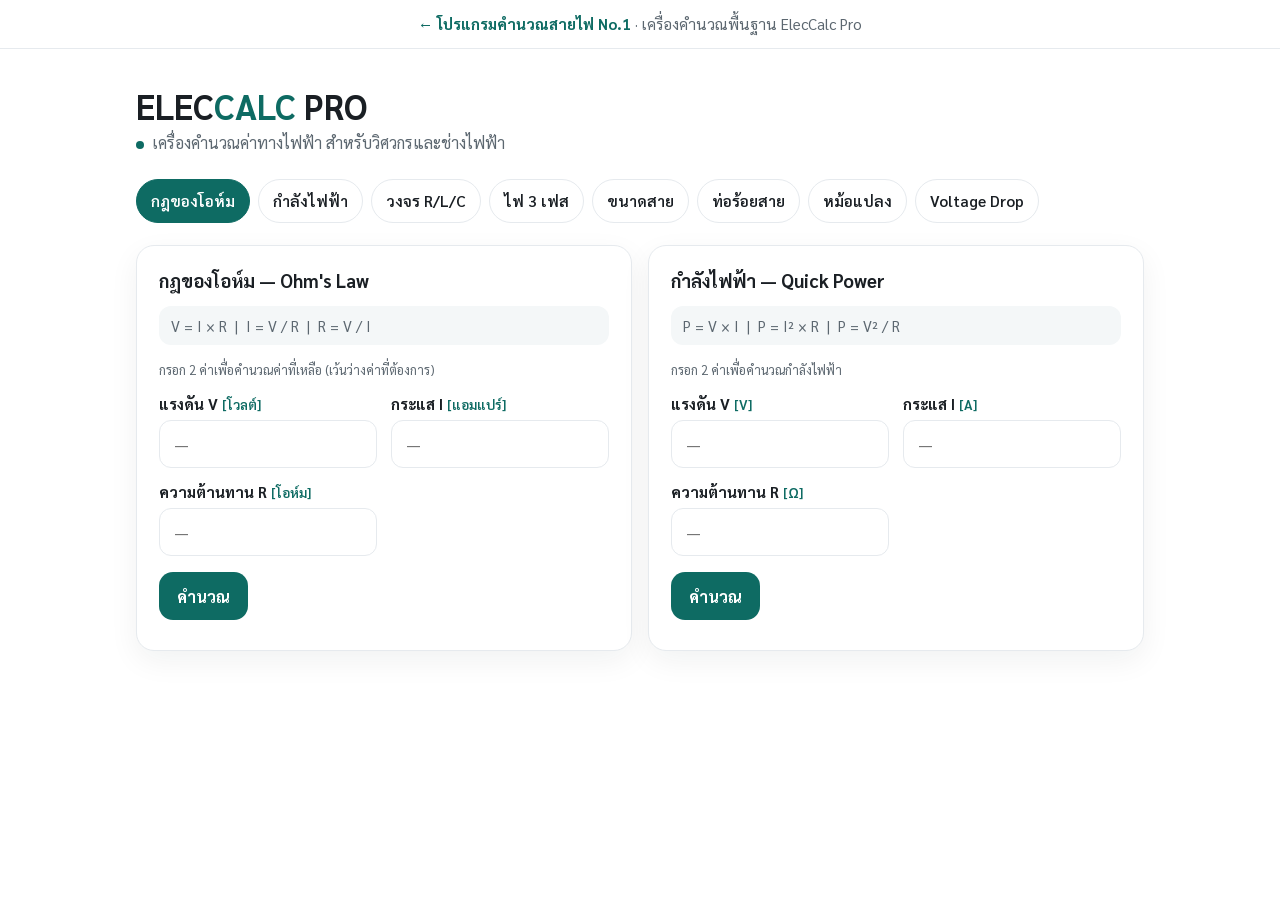
==== commit 1b5d9c5b: "Use a white background for the cable app and ElecCalc Pro Light is now the only theme, including whe" ====
--- a/eleccalc/index.html
+++ b/eleccalc/index.html
@@ -1,1189 +1,985 @@
-<!DOCTYPE html>
-<html lang="th">
-<head>
-<meta charset="UTF-8">
-<meta name="viewport" content="width=device-width, initial-scale=1.0">
-<title>ElecCalc Pro — เครื่องคำนวณค่าทางไฟฟ้า</title>
-<link href="https://fonts.googleapis.com/css2?family=Share+Tech+Mono&family=Sarabun:wght@300;400;600;700&display=swap" rel="stylesheet">
-<style>
-  :root {
-    --bg: #0a0e1a;
-    --panel: #0f1629;
-    --border: #1e2d50;
-    --accent: #00d4ff;
-    --accent2: #ff6b35;
-    --accent3: #39ff14;
-    --text: #c8d8f0;
-    --text-dim: #5a7090;
-    --input-bg: #070d1a;
-    --glow: 0 0 20px rgba(0,212,255,0.3);
-    --glow2: 0 0 20px rgba(255,107,53,0.3);
-  }
-
-  * { margin: 0; padding: 0; box-sizing: border-box; }
-
-  body {
-    background: var(--bg);
-    color: var(--text);
-    font-family: 'Sarabun', sans-serif;
-    min-height: 100vh;
-    overflow-x: hidden;
-  }
-
-  /* Grid background */
-  body::before {
-    content: '';
-    position: fixed;
-    inset: 0;
-    background-image:
-      linear-gradient(rgba(0,212,255,0.03) 1px, transparent 1px),
-      linear-gradient(90deg, rgba(0,212,255,0.03) 1px, transparent 1px);
-    background-size: 40px 40px;
-    pointer-events: none;
-    z-index: 0;
-  }
-
-  .container {
-    max-width: 1100px;
-    margin: 0 auto;
-    padding: 20px;
-    position: relative;
-    z-index: 1;
-  }
-
-  /* Header */
-  header {
-    text-align: center;
-    padding: 30px 0 20px;
-    border-bottom: 1px solid var(--border);
-    margin-bottom: 28px;
-    position: relative;
-  }
-
-  header::after {
-    content: '';
-    position: absolute;
-    bottom: -1px;
-    left: 50%;
-    transform: translateX(-50%);
-    width: 200px;
-    height: 2px;
-    background: linear-gradient(90deg, transparent, var(--accent), transparent);
-  }
-
-  .logo {
-    font-family: 'Share Tech Mono', monospace;
-    font-size: 2rem;
-    color: var(--accent);
-    text-shadow: 0 0 30px rgba(0,212,255,0.6);
-    letter-spacing: 4px;
-  }
-
-  .logo span { color: var(--accent2); }
-
-  .tagline {
-    font-size: 0.85rem;
-    color: var(--text-dim);
-    margin-top: 6px;
-    letter-spacing: 2px;
-    text-transform: uppercase;
-  }
-
-  /* Nav Tabs */
-  .tabs {
-    display: flex;
-    flex-wrap: wrap;
-    gap: 6px;
-    margin-bottom: 24px;
-    justify-content: center;
-  }
-
-  .tab-btn {
-    padding: 8px 16px;
-    background: var(--panel);
-    border: 1px solid var(--border);
-    color: var(--text-dim);
-    font-family: 'Sarabun', sans-serif;
-    font-size: 0.82rem;
-    cursor: pointer;
-    transition: all 0.2s;
-    clip-path: polygon(8px 0, 100% 0, calc(100% - 8px) 100%, 0 100%);
-    letter-spacing: 0.5px;
-  }
-
-  .tab-btn:hover {
-    border-color: var(--accent);
-    color: var(--accent);
-    background: rgba(0,212,255,0.05);
-  }
-
-  .tab-btn.active {
-    background: rgba(0,212,255,0.1);
-    border-color: var(--accent);
-    color: var(--accent);
-    box-shadow: var(--glow);
-  }
-
-  /* Calculator Panels */
-  .calc-panel {
-    display: none;
-    animation: fadeIn 0.3s ease;
-  }
-
-  .calc-panel.active { display: grid; gap: 20px; }
-
-  @keyframes fadeIn {
-    from { opacity: 0; transform: translateY(10px); }
-    to { opacity: 1; transform: translateY(0); }
-  }
-
-  .card {
-    background: var(--panel);
-    border: 1px solid var(--border);
-    padding: 24px;
-    position: relative;
-    overflow: hidden;
-  }
-
-  .card::before {
-    content: '';
-    position: absolute;
-    top: 0; left: 0;
-    width: 3px;
-    height: 100%;
-    background: var(--accent);
-  }
-
-  .card.orange::before { background: var(--accent2); }
-  .card.green::before { background: var(--accent3); }
-
-  .card-title {
-    font-family: 'Share Tech Mono', monospace;
-    font-size: 0.75rem;
-    color: var(--accent);
-    letter-spacing: 3px;
-    text-transform: uppercase;
-    margin-bottom: 20px;
-    display: flex;
-    align-items: center;
-    gap: 10px;
-  }
-
-  .card.orange .card-title { color: var(--accent2); }
-  .card.green .card-title { color: var(--accent3); }
-
-  .card-title::after {
-    content: '';
-    flex: 1;
-    height: 1px;
-    background: var(--border);
-  }
-
-  .form-grid {
-    display: grid;
-    grid-template-columns: repeat(auto-fill, minmax(200px, 1fr));
-    gap: 16px;
-    margin-bottom: 20px;
-  }
-
-  .form-group label {
-    display: block;
-    font-size: 0.75rem;
-    color: var(--text-dim);
-    margin-bottom: 6px;
-    font-family: 'Share Tech Mono', monospace;
-    letter-spacing: 1px;
-  }
-
-  .form-group .unit {
-    color: var(--accent);
-    font-size: 0.7rem;
-  }
-
-  .form-group input, .form-group select {
-    width: 100%;
-    background: var(--input-bg);
-    border: 1px solid var(--border);
-    color: var(--text);
-    font-family: 'Share Tech Mono', monospace;
-    font-size: 1rem;
-    padding: 10px 12px;
-    outline: none;
-    transition: border-color 0.2s, box-shadow 0.2s;
-  }
-
-  .form-group input:focus, .form-group select:focus {
-    border-color: var(--accent);
-    box-shadow: var(--glow);
-  }
-
-  .form-group select option { background: var(--panel); }
-
-  .btn-calc {
-    background: transparent;
-    border: 1px solid var(--accent);
-    color: var(--accent);
-    font-family: 'Share Tech Mono', monospace;
-    font-size: 0.9rem;
-    padding: 10px 28px;
-    cursor: pointer;
-    letter-spacing: 2px;
-    text-transform: uppercase;
-    transition: all 0.2s;
-    clip-path: polygon(10px 0, 100% 0, calc(100% - 10px) 100%, 0 100%);
-  }
-
-  .btn-calc:hover {
-    background: rgba(0,212,255,0.15);
-    box-shadow: var(--glow);
-  }
-
-  .btn-calc.orange {
-    border-color: var(--accent2);
-    color: var(--accent2);
-  }
-
-  .btn-calc.orange:hover {
-    background: rgba(255,107,53,0.15);
-    box-shadow: var(--glow2);
-  }
-
-  .btn-calc.green {
-    border-color: var(--accent3);
-    color: var(--accent3);
-  }
-
-  .results {
-    margin-top: 20px;
-    display: none;
-    grid-template-columns: repeat(auto-fill, minmax(180px, 1fr));
-    gap: 12px;
-    animation: fadeIn 0.3s ease;
-  }
-
-  .results.show { display: grid; }
-
-  .result-item {
-    background: var(--input-bg);
-    border: 1px solid var(--border);
-    padding: 14px 16px;
-    border-left: 3px solid var(--accent);
-  }
-
-  .result-item.orange { border-left-color: var(--accent2); }
-  .result-item.green { border-left-color: var(--accent3); }
-
-  .result-label {
-    font-size: 0.7rem;
-    color: var(--text-dim);
-    font-family: 'Share Tech Mono', monospace;
-    letter-spacing: 1px;
-    margin-bottom: 6px;
-    text-transform: uppercase;
-  }
-
-  .result-value {
-    font-family: 'Share Tech Mono', monospace;
-    font-size: 1.4rem;
-    color: var(--accent);
-    line-height: 1;
-  }
-
-  .result-item.orange .result-value { color: var(--accent2); }
-  .result-item.green .result-value { color: var(--accent3); }
-
-  .result-unit {
-    font-size: 0.7rem;
-    color: var(--text-dim);
-    margin-top: 2px;
-    font-family: 'Share Tech Mono', monospace;
-  }
-
-  /* Formula display */
-  .formula-bar {
-    background: var(--input-bg);
-    border: 1px solid var(--border);
-    padding: 10px 14px;
-    margin-bottom: 16px;
-    font-family: 'Share Tech Mono', monospace;
-    font-size: 0.8rem;
-    color: var(--text-dim);
-    border-left: 3px solid var(--accent3);
-  }
-
-  /* Two column layout for some panels */
-  .panel-2col {
-    grid-template-columns: 1fr 1fr;
-  }
-
-  @media (max-width: 700px) {
-    .panel-2col { grid-template-columns: 1fr; }
-    .logo { font-size: 1.4rem; }
-  }
-
-  /* Wire size table */
-  .wire-table {
-    width: 100%;
-    border-collapse: collapse;
-    font-size: 0.82rem;
-    font-family: 'Share Tech Mono', monospace;
-    margin-top: 10px;
-  }
-
-  .wire-table th {
-    background: rgba(0,212,255,0.1);
-    color: var(--accent);
-    padding: 8px 12px;
-    text-align: left;
-    border: 1px solid var(--border);
-    font-size: 0.72rem;
-    letter-spacing: 1px;
-  }
-
-  .wire-table td {
-    padding: 7px 12px;
-    border: 1px solid var(--border);
-    color: var(--text);
-  }
-
-  .wire-table tr:nth-child(even) td { background: rgba(0,0,0,0.2); }
-  .wire-table tr.highlight td { background: rgba(57,255,20,0.08); color: var(--accent3); }
-
-  /* Status indicator */
-  .status-dot {
-    width: 8px; height: 8px;
-    border-radius: 50%;
-    background: var(--accent3);
-    display: inline-block;
-    margin-right: 8px;
-    animation: pulse 2s infinite;
-  }
-
-  @keyframes pulse {
-    0%, 100% { opacity: 1; box-shadow: 0 0 6px var(--accent3); }
-    50% { opacity: 0.4; box-shadow: none; }
-  }
-
-  .section-header {
-    display: flex;
-    align-items: center;
-    justify-content: space-between;
-    margin-bottom: 16px;
-    flex-wrap: wrap;
-    gap: 10px;
-  }
-
-  .error-msg {
-    color: #ff4466;
-    font-size: 0.8rem;
-    font-family: 'Share Tech Mono', monospace;
-    margin-top: 8px;
-  }
-</style>
-</head>
-<body>
-<div style="background:#07101f;color:#c8d8f0;padding:10px 16px;text-align:center;font-family:Sarabun,sans-serif;font-size:0.95rem;border-bottom:1px solid #1e2d50;">
-  <a href="../" style="color:#00d4ff;text-decoration:none;">← โปรแกรมคำนวณสายไฟ No.1</a>
-  <span style="color:#5a7090;"> · เครื่องคำนวณพื้นฐาน ElecCalc Pro</span>
-</div>
-<div class="container">
-
-  <header>
-    <div class="logo">ELEC<span>CALC</span> PRO</div>
-    <div class="tagline"><span class="status-dot"></span>เครื่องคำนวณค่าทางไฟฟ้า สำหรับวิศวกรและช่างไฟฟ้า</div>
-  </header>
-
-  <div class="tabs">
-    <button class="tab-btn active" onclick="showTab('ohm')">กฎของโอห์ม</button>
-    <button class="tab-btn" onclick="showTab('power')">กำลังไฟฟ้า</button>
-    <button class="tab-btn" onclick="showTab('circuit')">วงจร R/L/C</button>
-    <button class="tab-btn" onclick="showTab('3phase')">ไฟ 3 เฟส</button>
-    <button class="tab-btn" onclick="showTab('wire')">ขนาดสาย</button>
-    <button class="tab-btn" onclick="showTab('conduit')">ท่อร้อยสาย</button>
-    <button class="tab-btn" onclick="showTab('xfmr')">หม้อแปลง</button>
-    <button class="tab-btn" onclick="showTab('vdrop')">Voltage Drop</button>
-  </div>
-
-  <!-- OHM'S LAW -->
-  <div id="tab-ohm" class="calc-panel active panel-2col">
-    <div class="card">
-      <div class="card-title">กฎของโอห์ม — Ohm's Law</div>
-      <div class="formula-bar">V = I × R &nbsp;|&nbsp; I = V / R &nbsp;|&nbsp; R = V / I</div>
-      <p style="font-size:0.8rem;color:var(--text-dim);margin-bottom:16px;">กรอก 2 ค่าเพื่อคำนวณค่าที่เหลือ (เว้นว่างค่าที่ต้องการ)</p>
-      <div class="form-grid">
-        <div class="form-group">
-          <label>แรงดัน V <span class="unit">[โวลต์]</span></label>
-          <input type="number" id="ohm-v" placeholder="—">
-        </div>
-        <div class="form-group">
-          <label>กระแส I <span class="unit">[แอมแปร์]</span></label>
-          <input type="number" id="ohm-i" placeholder="—">
-        </div>
-        <div class="form-group">
-          <label>ความต้านทาน R <span class="unit">[โอห์ม]</span></label>
-          <input type="number" id="ohm-r" placeholder="—">
-        </div>
-      </div>
-      <button class="btn-calc" onclick="calcOhm()">คำนวณ</button>
-      <div id="ohm-result" class="results"></div>
-      <div id="ohm-err" class="error-msg"></div>
-    </div>
-
-    <div class="card orange">
-      <div class="card-title">กำลังไฟฟ้า — Quick Power</div>
-      <div class="formula-bar">P = V × I &nbsp;|&nbsp; P = I² × R &nbsp;|&nbsp; P = V² / R</div>
-      <p style="font-size:0.8rem;color:var(--text-dim);margin-bottom:16px;">กรอก 2 ค่าเพื่อคำนวณกำลังไฟฟ้า</p>
-      <div class="form-grid">
-        <div class="form-group">
-          <label>แรงดัน V <span class="unit">[V]</span></label>
-          <input type="number" id="qp-v" placeholder="—">
-        </div>
-        <div class="form-group">
-          <label>กระแส I <span class="unit">[A]</span></label>
-          <input type="number" id="qp-i" placeholder="—">
-        </div>
-        <div class="form-group">
-          <label>ความต้านทาน R <span class="unit">[Ω]</span></label>
-          <input type="number" id="qp-r" placeholder="—">
-        </div>
-      </div>
-      <button class="btn-calc orange" onclick="calcQPower()">คำนวณ</button>
-      <div id="qp-result" class="results"></div>
-      <div id="qp-err" class="error-msg"></div>
-    </div>
-  </div>
-
-  <!-- POWER -->
-  <div id="tab-power" class="calc-panel">
-    <div class="card">
-      <div class="card-title">กำลังไฟฟ้า AC — AC Power</div>
-      <div class="formula-bar">S = V × I &nbsp;|&nbsp; P = S × PF &nbsp;|&nbsp; Q = √(S² - P²)</div>
-      <div class="form-grid">
-        <div class="form-group">
-          <label>แรงดัน V <span class="unit">[V]</span></label>
-          <input type="number" id="pw-v" placeholder="220">
-        </div>
-        <div class="form-group">
-          <label>กระแส I <span class="unit">[A]</span></label>
-          <input type="number" id="pw-i" placeholder="10">
-        </div>
-        <div class="form-group">
-          <label>Power Factor (PF) <span class="unit">[0–1]</span></label>
-          <input type="number" id="pw-pf" placeholder="0.85" step="0.01" min="0" max="1">
-        </div>
-      </div>
-      <button class="btn-calc" onclick="calcPower()">คำนวณ</button>
-      <div id="pw-result" class="results"></div>
-    </div>
-    <div class="card orange">
-      <div class="card-title">แปลงหน่วยกำลัง — Power Unit Converter</div>
-      <div class="form-grid">
-        <div class="form-group">
-          <label>ค่าที่ต้องการแปลง</label>
-          <input type="number" id="conv-val" placeholder="1000">
-        </div>
-        <div class="form-group">
-          <label>จากหน่วย</label>
-          <select id="conv-from">
-            <option value="W">วัตต์ (W)</option>
-            <option value="kW">กิโลวัตต์ (kW)</option>
-            <option value="MW">เมกะวัตต์ (MW)</option>
-            <option value="hp">แรงม้า (hp)</option>
-            <option value="kVA">กิโลโวลต์แอมแปร์ (kVA)</option>
-            <option value="BTU">BTU/hr</option>
-          </select>
-        </div>
-      </div>
-      <button class="btn-calc orange" onclick="calcConvert()">แปลงหน่วย</button>
-      <div id="conv-result" class="results"></div>
-    </div>
-  </div>
-
-  <!-- CIRCUIT -->
-  <div id="tab-circuit" class="calc-panel panel-2col">
-    <div class="card">
-      <div class="card-title">วงจรอนุกรม — Series Circuit</div>
-      <div class="formula-bar">R_total = R1 + R2 + R3</div>
-      <div class="form-grid">
-        <div class="form-group">
-          <label>R1 <span class="unit">[Ω]</span></label>
-          <input type="number" id="sr1" placeholder="10">
-        </div>
-        <div class="form-group">
-          <label>R2 <span class="unit">[Ω]</span></label>
-          <input type="number" id="sr2" placeholder="20">
-        </div>
-        <div class="form-group">
-          <label>R3 <span class="unit">[Ω]</span></label>
-          <input type="number" id="sr3" placeholder="30">
-        </div>
-        <div class="form-group">
-          <label>แรงดัน V <span class="unit">[V]</span></label>
-          <input type="number" id="sv" placeholder="220">
-        </div>
-      </div>
-      <button class="btn-calc" onclick="calcSeries()">คำนวณ</button>
-      <div id="series-result" class="results"></div>
-    </div>
-    <div class="card orange">
-      <div class="card-title">วงจรขนาน — Parallel Circuit</div>
-      <div class="formula-bar">1/R_total = 1/R1 + 1/R2 + 1/R3</div>
-      <div class="form-grid">
-        <div class="form-group">
-          <label>R1 <span class="unit">[Ω]</span></label>
-          <input type="number" id="pr1" placeholder="10">
-        </div>
-        <div class="form-group">
-          <label>R2 <span class="unit">[Ω]</span></label>
-          <input type="number" id="pr2" placeholder="20">
-        </div>
-        <div class="form-group">
-          <label>R3 <span class="unit">[Ω]</span></label>
-          <input type="number" id="pr3" placeholder="30">
-        </div>
-        <div class="form-group">
-          <label>แรงดัน V <span class="unit">[V]</span></label>
-          <input type="number" id="pv" placeholder="220">
-        </div>
-      </div>
-      <button class="btn-calc orange" onclick="calcParallel()">คำนวณ</button>
-      <div id="parallel-result" class="results"></div>
-    </div>
-    <div class="card green" style="grid-column:1/-1">
-      <div class="card-title">วงจร RLC — Impedance</div>
-      <div class="formula-bar">Z = √(R² + (XL-XC)²) &nbsp;|&nbsp; XL = 2πfL &nbsp;|&nbsp; XC = 1/(2πfC)</div>
-      <div class="form-grid">
-        <div class="form-group">
-          <label>ความต้านทาน R <span class="unit">[Ω]</span></label>
-          <input type="number" id="rlc-r" placeholder="10">
-        </div>
-        <div class="form-group">
-          <label>ตัวเหนี่ยวนำ L <span class="unit">[mH]</span></label>
-          <input type="number" id="rlc-l" placeholder="50">
-        </div>
-        <div class="form-group">
-          <label>ตัวเก็บประจุ C <span class="unit">[µF]</span></label>
-          <input type="number" id="rlc-c" placeholder="100">
-        </div>
-        <div class="form-group">
-          <label>ความถี่ f <span class="unit">[Hz]</span></label>
-          <input type="number" id="rlc-f" placeholder="50">
-        </div>
-      </div>
-      <button class="btn-calc green" onclick="calcRLC()">คำนวณ</button>
-      <div id="rlc-result" class="results"></div>
-    </div>
-  </div>
-
-  <!-- 3 PHASE -->
-  <div id="tab-3phase" class="calc-panel">
-    <div class="card">
-      <div class="card-title">ไฟฟ้า 3 เฟส — Three-Phase Power</div>
-      <div class="formula-bar">P = √3 × VL × IL × PF &nbsp;|&nbsp; S = √3 × VL × IL &nbsp;|&nbsp; VL = √3 × Vph</div>
-      <div class="form-grid">
-        <div class="form-group">
-          <label>แรงดันสาย VL <span class="unit">[V]</span></label>
-          <input type="number" id="tp-vl" placeholder="380">
-        </div>
-        <div class="form-group">
-          <label>กระแสสาย IL <span class="unit">[A]</span></label>
-          <input type="number" id="tp-il" placeholder="50">
-        </div>
-        <div class="form-group">
-          <label>Power Factor <span class="unit">[0–1]</span></label>
-          <input type="number" id="tp-pf" placeholder="0.85" step="0.01">
-        </div>
-        <div class="form-group">
-          <label>ประเภทการต่อ</label>
-          <select id="tp-type">
-            <option value="star">Star (Y)</option>
-            <option value="delta">Delta (Δ)</option>
-          </select>
-        </div>
-      </div>
-      <button class="btn-calc" onclick="calc3Phase()">คำนวณ</button>
-      <div id="tp-result" class="results"></div>
-    </div>
-    <div class="card orange">
-      <div class="card-title">คำนวณกระแส 3 เฟส จาก kW</div>
-      <div class="formula-bar">IL = P / (√3 × VL × PF)</div>
-      <div class="form-grid">
-        <div class="form-group">
-          <label>กำลังไฟฟ้า P <span class="unit">[kW]</span></label>
-          <input type="number" id="fi-kw" placeholder="30">
-        </div>
-        <div class="form-group">
-          <label>แรงดันสาย VL <span class="unit">[V]</span></label>
-          <input type="number" id="fi-vl" placeholder="380">
-        </div>
-        <div class="form-group">
-          <label>Power Factor <span class="unit">[0–1]</span></label>
-          <input type="number" id="fi-pf" placeholder="0.85" step="0.01">
-        </div>
-        <div class="form-group">
-          <label>Efficiency η <span class="unit">[0–1]</span></label>
-          <input type="number" id="fi-eff" placeholder="0.90" step="0.01">
-        </div>
-      </div>
-      <button class="btn-calc orange" onclick="calcFromKW()">คำนวณ</button>
-      <div id="fi-result" class="results"></div>
-    </div>
-  </div>
-
-  <!-- WIRE SIZE -->
-  <div id="tab-wire" class="calc-panel">
-    <div class="card green">
-      <div class="card-title">ขนาดสายไฟฟ้า — Wire Sizing (มอก./IEC)</div>
-      <div class="form-grid">
-        <div class="form-group">
-          <label>กระแสโหลด <span class="unit">[A]</span></label>
-          <input type="number" id="ws-current" placeholder="30">
-        </div>
-        <div class="form-group">
-          <label>ประเภทสาย</label>
-          <select id="ws-type">
-            <option value="cu">ทองแดง (Cu)</option>
-            <option value="al">อลูมิเนียม (Al)</option>
-          </select>
-        </div>
-        <div class="form-group">
-          <label>การติดตั้ง</label>
-          <select id="ws-install">
-            <option value="conduit">ในท่อ/ช่องเดินสาย</option>
-            <option value="open">เดินเปิดในอากาศ</option>
-            <option value="direct">ฝังดินโดยตรง</option>
-          </select>
-        </div>
-        <div class="form-group">
-          <label>อุณหภูมิโดยรอบ <span class="unit">[°C]</span></label>
-          <select id="ws-temp">
-            <option value="30">30°C</option>
-            <option value="35">35°C</option>
-            <option value="40">40°C</option>
-            <option value="45">45°C</option>
-          </select>
-        </div>
-      </div>
-      <button class="btn-calc green" onclick="calcWireSize()">แนะนำขนาดสาย</button>
-    </div>
-    <div class="card" id="wire-table-card" style="display:none">
-      <div class="card-title">ตารางขนาดสายแนะนำ</div>
-      <div id="wire-table-container"></div>
-    </div>
-  </div>
-
-  <!-- CONDUIT -->
-  <div id="tab-conduit" class="calc-panel">
-    <div class="card orange">
-      <div class="card-title">ขนาดท่อร้อยสาย — Conduit Fill</div>
-      <div class="formula-bar">Fill ≤ 40% (3+ สาย) | 31% (2 สาย) | 53% (1 สาย)</div>
-      <div class="form-grid">
-        <div class="form-group">
-          <label>จำนวนสาย <span class="unit">[เส้น]</span></label>
-          <input type="number" id="cf-num" placeholder="4" min="1">
-        </div>
-        <div class="form-group">
-          <label>ขนาดสาย <span class="unit">[mm²]</span></label>
-          <select id="cf-size">
-            <option value="1.5">1.5 mm²</option>
-            <option value="2.5">2.5 mm²</option>
-            <option value="4">4 mm²</option>
-            <option value="6">6 mm²</option>
-            <option value="10">10 mm²</option>
-            <option value="16">16 mm²</option>
-            <option value="25">25 mm²</option>
-            <option value="35">35 mm²</option>
-            <option value="50">50 mm²</option>
-            <option value="70">70 mm²</option>
-            <option value="95">95 mm²</option>
-            <option value="120">120 mm²</option>
-          </select>
-        </div>
-        <div class="form-group">
-          <label>ประเภทสายไฟ</label>
-          <select id="cf-wiretype">
-            <option value="THW">THW/IEC01 (ฉนวน PVC)</option>
-            <option value="THWN">THWN (ฉนวน Nylon)</option>
-            <option value="NYY">NYY (สายอ่อน)</option>
-          </select>
-        </div>
-      </div>
-      <button class="btn-calc orange" onclick="calcConduit()">คำนวณ</button>
-      <div id="cf-result" class="results"></div>
-    </div>
-  </div>
-
-  <!-- TRANSFORMER -->
-  <div id="tab-xfmr" class="calc-panel panel-2col">
-    <div class="card">
-      <div class="card-title">หม้อแปลงไฟฟ้า — Transformer</div>
-      <div class="formula-bar">V1/V2 = N1/N2 = I2/I1</div>
-      <div class="form-grid">
-        <div class="form-group">
-          <label>แรงดันปฐมภูมิ V1 <span class="unit">[V]</span></label>
-          <input type="number" id="xf-v1" placeholder="22000">
-        </div>
-        <div class="form-group">
-          <label>แรงดันทุติยภูมิ V2 <span class="unit">[V]</span></label>
-          <input type="number" id="xf-v2" placeholder="400">
-        </div>
-        <div class="form-group">
-          <label>พิกัด kVA <span class="unit">[kVA]</span></label>
-          <input type="number" id="xf-kva" placeholder="100">
-        </div>
-        <div class="form-group">
-          <label>Power Factor <span class="unit">[0–1]</span></label>
-          <input type="number" id="xf-pf" placeholder="0.85" step="0.01">
-        </div>
-      </div>
-      <button class="btn-calc" onclick="calcTransformer()">คำนวณ</button>
-      <div id="xf-result" class="results"></div>
-    </div>
-    <div class="card orange">
-      <div class="card-title">กระแสลัดวงจร — Short Circuit Current</div>
-      <div class="formula-bar">Isc = kVA × 1000 / (√3 × V × Z%/100)</div>
-      <div class="form-grid">
-        <div class="form-group">
-          <label>พิกัด kVA <span class="unit">[kVA]</span></label>
-          <input type="number" id="sc-kva" placeholder="100">
-        </div>
-        <div class="form-group">
-          <label>แรงดันทุติยภูมิ <span class="unit">[V]</span></label>
-          <input type="number" id="sc-v" placeholder="400">
-        </div>
-        <div class="form-group">
-          <label>%Impedance <span class="unit">[%]</span></label>
-          <input type="number" id="sc-z" placeholder="5" step="0.1">
-        </div>
-      </div>
-      <button class="btn-calc orange" onclick="calcShortCircuit()">คำนวณ</button>
-      <div id="sc-result" class="results"></div>
-    </div>
-  </div>
-
-  <!-- VOLTAGE DROP -->
-  <div id="tab-vdrop" class="calc-panel">
-    <div class="card green">
-      <div class="card-title">Voltage Drop — การตกของแรงดัน</div>
-      <div class="formula-bar">VD = (2 × I × L × ρ) / A &nbsp;|&nbsp; %VD = (VD/V) × 100</div>
-      <div class="form-grid">
-        <div class="form-group">
-          <label>กระแส I <span class="unit">[A]</span></label>
-          <input type="number" id="vd-i" placeholder="30">
-        </div>
-        <div class="form-group">
-          <label>ระยะทาง L <span class="unit">[เมตร]</span></label>
-          <input type="number" id="vd-l" placeholder="100">
-        </div>
-        <div class="form-group">
-          <label>พื้นที่หน้าตัดสาย A <span class="unit">[mm²]</span></label>
-          <select id="vd-a">
-            <option value="1.5">1.5</option>
-            <option value="2.5">2.5</option>
-            <option value="4">4</option>
-            <option value="6">6</option>
-            <option value="10">10</option>
-            <option value="16">16</option>
-            <option value="25">25</option>
-            <option value="35">35</option>
-            <option value="50">50</option>
-            <option value="70">70</option>
-            <option value="95">95</option>
-            <option value="120">120</option>
-            <option value="150">150</option>
-            <option value="185">185</option>
-            <option value="240">240</option>
-          </select>
-        </div>
-        <div class="form-group">
-          <label>วัสดุตัวนำ</label>
-          <select id="vd-mat">
-            <option value="0.0175">ทองแดง (ρ = 0.0175 Ω·mm²/m)</option>
-            <option value="0.028">อลูมิเนียม (ρ = 0.028 Ω·mm²/m)</option>
-          </select>
-        </div>
-        <div class="form-group">
-          <label>แรงดันระบบ <span class="unit">[V]</span></label>
-          <select id="vd-sys">
-            <option value="220">220V (1 เฟส)</option>
-            <option value="380">380V (3 เฟส)</option>
-            <option value="400">400V (3 เฟส)</option>
-          </select>
-        </div>
-        <div class="form-group">
-          <label>ระบบ</label>
-          <select id="vd-phase">
-            <option value="1">1 เฟส (× 2)</option>
-            <option value="3">3 เฟส (× √3)</option>
-          </select>
-        </div>
-      </div>
-      <button class="btn-calc green" onclick="calcVDrop()">คำนวณ</button>
-      <div id="vd-result" class="results"></div>
-    </div>
-  </div>
-
-</div>
-
-<script>
-  // ---- TAB SWITCHING ----
-  function showTab(name) {
-    document.querySelectorAll('.calc-panel').forEach(p => p.classList.remove('active'));
-    document.querySelectorAll('.tab-btn').forEach(b => b.classList.remove('active'));
-    document.getElementById('tab-' + name).classList.add('active');
-    event.target.classList.add('active');
-  }
-
-  function makeResult(items, cls='') {
-    return items.map(([label, value, unit]) =>
-      `<div class="result-item ${cls}">
-        <div class="result-label">${label}</div>
-        <div class="result-value">${value}</div>
-        <div class="result-unit">${unit}</div>
-      </div>`
-    ).join('');
-  }
-
-  function show(id, html, cls='') {
-    const el = document.getElementById(id);
-    el.innerHTML = html;
-    el.className = 'results show';
-  }
-
-  function fmt(n, d=4) {
-    if (Math.abs(n) >= 1000) return n.toFixed(2);
-    if (Math.abs(n) >= 100) return n.toFixed(3);
-    return parseFloat(n.toPrecision(d)).toString();
-  }
-
-  // ---- OHM'S LAW ----
-  function calcOhm() {
-    const v = parseFloat(document.getElementById('ohm-v').value);
-    const i = parseFloat(document.getElementById('ohm-i').value);
-    const r = parseFloat(document.getElementById('ohm-r').value);
-    const err = document.getElementById('ohm-err');
-    err.textContent = '';
-
-    let rv, ri, rr;
-    const has = (x) => !isNaN(x) && x !== null;
-
-    if (has(v) && has(i)) { rr = v/i; rv = v; ri = i; }
-    else if (has(v) && has(r)) { ri = v/r; rv = v; rr = r; }
-    else if (has(i) && has(r)) { rv = i*r; ri = i; rr = r; }
-    else { err.textContent = '⚠ กรุณากรอกค่าอย่างน้อย 2 ค่า'; return; }
-
-    show('ohm-result', makeResult([
-      ['แรงดัน', fmt(rv), 'โวลต์ (V)'],
-      ['กระแส', fmt(ri), 'แอมแปร์ (A)'],
-      ['ความต้านทาน', fmt(rr), 'โอห์ม (Ω)'],
-      ['กำลังไฟฟ้า', fmt(rv*ri), 'วัตต์ (W)'],
-    ]));
-  }
-
-  // ---- QUICK POWER ----
-  function calcQPower() {
-    const v = parseFloat(document.getElementById('qp-v').value);
-    const i = parseFloat(document.getElementById('qp-i').value);
-    const r = parseFloat(document.getElementById('qp-r').value);
-    const err = document.getElementById('qp-err');
-    err.textContent = '';
-
-    let P;
-    if (!isNaN(v) && !isNaN(i)) P = v * i;
-    else if (!isNaN(i) && !isNaN(r)) P = i * i * r;
-    else if (!isNaN(v) && !isNaN(r)) P = v * v / r;
-    else { err.textContent = '⚠ กรุณากรอกค่าอย่างน้อย 2 ค่า'; return; }
-
-    show('qp-result', makeResult([
-      ['กำลังไฟฟ้า P', fmt(P), 'วัตต์ (W)'],
-      ['กำลังไฟฟ้า', fmt(P/1000), 'กิโลวัตต์ (kW)'],
-    ], 'orange'));
-  }
-
-  // ---- AC POWER ----
-  function calcPower() {
-    const v = parseFloat(document.getElementById('pw-v').value) || 0;
-    const i = parseFloat(document.getElementById('pw-i').value) || 0;
-    const pf = parseFloat(document.getElementById('pw-pf').value) || 0.85;
-    const S = v * i;
-    const P = S * pf;
-    const Q = Math.sqrt(Math.max(0, S*S - P*P));
-    const angle = Math.acos(pf) * 180 / Math.PI;
-    show('pw-result', makeResult([
-      ['Apparent Power S', fmt(S), 'VA (โวลต์แอมแปร์)'],
-      ['Active Power P', fmt(P), 'W (วัตต์)'],
-      ['Reactive Power Q', fmt(Q), 'VAR'],
-      ['มุม φ', fmt(angle), 'องศา'],
-    ]));
-  }
-
-  // ---- UNIT CONVERTER ----
-  function calcConvert() {
-    const val = parseFloat(document.getElementById('conv-val').value) || 0;
-    const from = document.getElementById('conv-from').value;
-    // convert to Watts
-    const toW = { W:1, kW:1000, MW:1e6, hp:745.7, kVA:1000, BTU:0.29307 };
-    const W = val * toW[from];
-    show('conv-result', makeResult([
-      ['วัตต์', fmt(W), 'W'],
-      ['กิโลวัตต์', fmt(W/1000), 'kW'],
-      ['เมกะวัตต์', fmt(W/1e6), 'MW'],
-      ['แรงม้า', fmt(W/745.7), 'hp'],
-      ['kVA (PF=1)', fmt(W/1000), 'kVA'],
-      ['BTU/hr', fmt(W/0.29307), 'BTU/hr'],
-    ], 'orange'));
-  }
-
-  // ---- SERIES CIRCUIT ----
-  function calcSeries() {
-    const r1 = parseFloat(document.getElementById('sr1').value) || 0;
-    const r2 = parseFloat(document.getElementById('sr2').value) || 0;
-    const r3 = parseFloat(document.getElementById('sr3').value) || 0;
-    const v = parseFloat(document.getElementById('sv').value) || 0;
-    const rt = r1 + r2 + r3;
-    const i = rt > 0 ? v / rt : 0;
-    show('series-result', makeResult([
-      ['R รวม', fmt(rt), 'Ω'],
-      ['กระแส I', fmt(i), 'A'],
-      ['แรงดันที่ R1', fmt(i*r1), 'V'],
-      ['แรงดันที่ R2', fmt(i*r2), 'V'],
-      ['แรงดันที่ R3', fmt(i*r3), 'V'],
-      ['กำลัง P รวม', fmt(i*i*rt), 'W'],
-    ]));
-  }
-
-  // ---- PARALLEL CIRCUIT ----
-  function calcParallel() {
-    const r1 = parseFloat(document.getElementById('pr1').value) || Infinity;
-    const r2 = parseFloat(document.getElementById('pr2').value) || Infinity;
-    const r3 = parseFloat(document.getElementById('pr3').value) || Infinity;
-    const v = parseFloat(document.getElementById('pv').value) || 0;
-    const rt = 1 / (1/r1 + 1/r2 + 1/r3);
-    const it = v / rt;
-    show('parallel-result', makeResult([
-      ['R รวม', fmt(rt), 'Ω'],
-      ['กระแสรวม I', fmt(it), 'A'],
-      ['I ผ่าน R1', fmt(v/r1), 'A'],
-      ['I ผ่าน R2', fmt(v/r2), 'A'],
-      ['I ผ่าน R3', fmt(v/r3), 'A'],
-    ], 'orange'));
-  }
-
-  // ---- RLC ----
-  function calcRLC() {
-    const R = parseFloat(document.getElementById('rlc-r').value) || 0;
-    const L = (parseFloat(document.getElementById('rlc-l').value) || 0) * 0.001;
-    const C = (parseFloat(document.getElementById('rlc-c').value) || 0) * 1e-6;
-    const f = parseFloat(document.getElementById('rlc-f').value) || 50;
-    const XL = 2 * Math.PI * f * L;
-    const XC = C > 0 ? 1 / (2 * Math.PI * f * C) : 0;
-    const Z = Math.sqrt(R*R + (XL-XC)**2);
-    const fr = L > 0 && C > 0 ? 1 / (2 * Math.PI * Math.sqrt(L * C)) : 0;
-    const phi = Math.atan2(XL - XC, R) * 180 / Math.PI;
-    show('rlc-result', makeResult([
-      ['XL (Inductive)', fmt(XL), 'Ω'],
-      ['XC (Capacitive)', fmt(XC), 'Ω'],
-      ['Impedance Z', fmt(Z), 'Ω'],
-      ['มุม φ', fmt(phi), '°'],
-      ['Resonance Freq', fmt(fr), 'Hz'],
-    ], 'green'));
-  }
-
-  // ---- 3 PHASE ----
-  function calc3Phase() {
-    const VL = parseFloat(document.getElementById('tp-vl').value) || 380;
-    const IL = parseFloat(document.getElementById('tp-il').value) || 0;
-    const PF = parseFloat(document.getElementById('tp-pf').value) || 0.85;
-    const type = document.getElementById('tp-type').value;
-    const S = Math.sqrt(3) * VL * IL;
-    const P = S * PF;
-    const Q = Math.sqrt(Math.max(0, S*S - P*P));
-    const Vph = type === 'star' ? VL / Math.sqrt(3) : VL;
-    const Iph = type === 'star' ? IL : IL / Math.sqrt(3);
-    show('tp-result', makeResult([
-      ['Apparent Power S', fmt(S/1000), 'kVA'],
-      ['Active Power P', fmt(P/1000), 'kW'],
-      ['Reactive Power Q', fmt(Q/1000), 'kVAR'],
-      ['แรงดัน Phase', fmt(Vph), 'V'],
-      ['กระแส Phase', fmt(Iph), 'A'],
-    ]));
-  }
-
-  function calcFromKW() {
-    const kW = parseFloat(document.getElementById('fi-kw').value) || 0;
-    const VL = parseFloat(document.getElementById('fi-vl').value) || 380;
-    const PF = parseFloat(document.getElementById('fi-pf').value) || 0.85;
-    const eff = parseFloat(document.getElementById('fi-eff').value) || 0.9;
-    const IL = (kW * 1000) / (Math.sqrt(3) * VL * PF * eff);
-    const S = Math.sqrt(3) * VL * IL;
-    show('fi-result', makeResult([
-      ['กระแสสาย IL', fmt(IL), 'A (แอมแปร์)'],
-      ['Apparent Power S', fmt(S/1000), 'kVA'],
-      ['Input Power', fmt(kW/eff), 'kW'],
-    ], 'orange'));
-  }
-
-  // ---- WIRE SIZE ----
-  const wireData = {
-    cu: {
-      conduit: [
-        [1.5,15],[2.5,20],[4,27],[6,34],[10,46],[16,61],[25,80],[35,99],
-        [50,119],[70,151],[95,182],[120,210],[150,240],[185,273],[240,320]
-      ],
-      open: [
-        [1.5,19],[2.5,26],[4,35],[6,45],[10,61],[16,81],[25,106],[35,131],
-        [50,158],[70,200],[95,241],[120,278],[150,318],[185,362],[240,424]
-      ],
-      direct: [
-        [1.5,22],[2.5,29],[4,38],[6,47],[10,63],[16,84],[25,110],[35,136],
-        [50,164],[70,208],[95,252],[120,291],[150,335],[185,381],[240,447]
-      ]
-    },
-    al: {
-      conduit: [
-        [16,48],[25,63],[35,77],[50,93],[70,118],[95,143],[120,165],
-        [150,188],[185,213],[240,250]
-      ],
-      open: [
-        [16,62],[25,82],[35,101],[50,121],[70,154],[95,185],[120,213],
-        [150,244],[185,278],[240,326]
-      ],
-      direct: [
-        [16,64],[25,85],[35,105],[50,126],[70,160],[95,193],[120,223],
-        [150,257],[185,292],[240,343]
-      ]
-    }
-  };
-
-  // Temp correction factors (base 30°C)
-  const tempCorr = { 30:1.0, 35:0.94, 40:0.87, 45:0.79 };
-
-  function calcWireSize() {
-    const curr = parseFloat(document.getElementById('ws-current').value) || 0;
-    const type = document.getElementById('ws-type').value;
-    const install = document.getElementById('ws-install').value;
-    const temp = parseInt(document.getElementById('ws-temp').value);
-    const cf = tempCorr[temp] || 1.0;
-    const adjCurr = curr / cf;
-
-    const table = wireData[type][install];
-    document.getElementById('wire-table-card').style.display = 'block';
-
-    let html = `<p style="font-size:0.8rem;color:var(--text-dim);margin-bottom:12px;">กระแสที่ต้องการ: ${curr}A | หลังปรับอุณหภูมิ (${temp}°C, CF=${cf}): <span style="color:var(--accent3)">${adjCurr.toFixed(1)}A</span></p>`;
-    html += `<table class="wire-table"><tr><th>ขนาดสาย (mm²)</th><th>พิกัดกระแส (A)</th><th>หลังปรับ (A)</th><th>สถานะ</th></tr>`;
-
-    let firstOk = true;
-    table.forEach(([size, Iz]) => {
-      const adjIz = Iz * cf;
-      const ok = adjIz >= curr;
-      const cls = ok && firstOk ? 'highlight' : '';
-      if (ok && firstOk) firstOk = false;
-      const status = adjIz >= curr ? (cls ? '✓ แนะนำ' : '✓ ผ่าน') : '✗ ไม่เพียงพอ';
-      html += `<tr class="${cls}"><td>${size}</td><td>${Iz}</td><td>${adjIz.toFixed(1)}</td><td>${status}</td></tr>`;
-    });
-    html += '</table>';
-    document.getElementById('wire-table-container').innerHTML = html;
-  }
-
-  // ---- CONDUIT FILL ----
-  const wireDiameter = {
-    'THW':  { 1.5:10.4, 2.5:11.6, 4:12.8, 6:14.3, 10:16.6, 16:19.1, 25:22.0, 35:24.7, 50:28.0, 70:31.8, 95:35.7, 120:39.3 },
-    'THWN': { 1.5:9.9,  2.5:10.8, 4:12.0, 6:13.5, 10:15.9, 16:18.4, 25:21.3, 35:23.8, 50:27.1, 70:30.7, 95:34.6, 120:38.2 },
-    'NYY':  { 1.5:11.0, 2.5:12.5, 4:14.0, 6:15.5, 10:17.5, 16:20.5, 25:23.5, 35:26.0, 50:29.0, 70:33.5, 95:37.0, 120:41.0 }
-  };
-
-  const conduitSizes = [16,20,25,32,40,50,63,75,100,125,150];
-
-  function calcConduit() {
-    const num = parseInt(document.getElementById('cf-num').value) || 1;
-    const size = document.getElementById('cf-size').value;
-    const wt = document.getElementById('cf-wiretype').value;
-    const d = wireDiameter[wt][size] || 15;
-    const wireArea = Math.PI * (d/2) ** 2;
-    const totalWireArea = wireArea * num;
-    const fillLimit = num === 1 ? 0.53 : num === 2 ? 0.31 : 0.40;
-
-    const reqArea = totalWireArea / fillLimit;
-    let recommended = null;
-    conduitSizes.forEach(cs => {
-      const ca = Math.PI * (cs/2) ** 2;
-      if (!recommended && ca >= reqArea) recommended = cs;
-    });
-
-    const res = [];
-    conduitSizes.forEach(cs => {
-      const ca = Math.PI * (cs/2) ** 2;
-      const fill = (totalWireArea / ca * 100).toFixed(1);
-      if (cs === recommended) {
-        res.push(['ท่อแนะนำ', `Ø${cs} mm`, `Fill = ${fill}%`]);
-      }
-    });
-
-    show('cf-result', makeResult([
-      ['พื้นที่สายรวม', fmt(totalWireArea), 'mm²'],
-      ['Fill Limit', (fillLimit*100).toFixed(0), '%'],
-      ['พื้นที่ท่อขั้นต่ำ', fmt(reqArea), 'mm²'],
-      ['ขนาดท่อแนะนำ', recommended ? `Ø${recommended} mm` : '>150mm', 'Rigid/IMC/EMT'],
-    ], 'orange'));
-  }
-
-  // ---- TRANSFORMER ----
-  function calcTransformer() {
-    const V1 = parseFloat(document.getElementById('xf-v1').value) || 0;
-    const V2 = parseFloat(document.getElementById('xf-v2').value) || 0;
-    const kVA = parseFloat(document.getElementById('xf-kva').value) || 0;
-    const PF = parseFloat(document.getElementById('xf-pf').value) || 0.85;
-    const ratio = V1 / V2;
-    const I1 = (kVA * 1000) / (Math.sqrt(3) * V1);
-    const I2 = (kVA * 1000) / (Math.sqrt(3) * V2);
-    const kW = kVA * PF;
-    show('xf-result', makeResult([
-      ['อัตราส่วนการแปลง', fmt(ratio), ':1'],
-      ['กระแสปฐมภูมิ I1', fmt(I1), 'A'],
-      ['กระแสทุติยภูมิ I2', fmt(I2), 'A'],
-      ['กำลังไฟฟ้า', fmt(kW), 'kW'],
-    ]));
-  }
-
-  function calcShortCircuit() {
-    const kVA = parseFloat(document.getElementById('sc-kva').value) || 0;
-    const V = parseFloat(document.getElementById('sc-v').value) || 400;
-    const Z = parseFloat(document.getElementById('sc-z').value) || 5;
-    const Isc = (kVA * 1000) / (Math.sqrt(3) * V * (Z / 100));
-    const Ifl = (kVA * 1000) / (Math.sqrt(3) * V);
-    show('sc-result', makeResult([
-      ['กระแสพิกัดเต็มโหลด', fmt(Ifl), 'A'],
-      ['กระแสลัดวงจร Isc', fmt(Isc), 'A'],
-      ['กระแสลัดวงจร Isc', fmt(Isc/1000), 'kA'],
-    ], 'orange'));
-  }
-
-  // ---- VOLTAGE DROP ----
-  function calcVDrop() {
-    const I = parseFloat(document.getElementById('vd-i').value) || 0;
-    const L = parseFloat(document.getElementById('vd-l').value) || 0;
-    const A = parseFloat(document.getElementById('vd-a').value) || 1;
-    const rho = parseFloat(document.getElementById('vd-mat').value);
-    const V = parseFloat(document.getElementById('vd-sys').value);
-    const phase = parseInt(document.getElementById('vd-phase').value);
-
-    let VD;
-    if (phase === 1) {
-      VD = (2 * I * L * rho) / A;
-    } else {
-      VD = (Math.sqrt(3) * I * L * rho) / A;
-    }
-    const pctVD = (VD / V) * 100;
-    const Vend = V - VD;
-    const status = pctVD <= 3 ? '✓ ผ่าน (≤3%)' : pctVD <= 5 ? '⚠ ยอมรับได้ (≤5%)' : '✗ เกินมาตรฐาน (>5%)';
-
-    show('vd-result', makeResult([
-      ['Voltage Drop', fmt(VD), 'โวลต์ (V)'],
-      ['%Voltage Drop', fmt(pctVD), '%'],
-      ['แรงดันปลายสาย', fmt(Vend), 'V'],
-      ['สถานะ', status, pctVD <= 5 ? 'ตามมาตรฐาน IEC/กฟน.' : 'ต้องปรับขนาดสาย'],
-    ], 'green'));
-  }
-</script>
-</body>
+<!DOCTYPE html>
+<html lang="th" style="color-scheme: light; background: #fff">
+<head>
+<meta charset="UTF-8">
+<meta name="color-scheme" content="light">
+<meta name="theme-color" content="#ffffff">
+<meta name="viewport" content="width=device-width, initial-scale=1.0">
+<title>ElecCalc Pro — เครื่องคำนวณค่าทางไฟฟ้า</title>
+<link href="https://fonts.googleapis.com/css2?family=Sarabun:wght@300;400;600;700&display=swap" rel="stylesheet">
+<style>
+  :root {
+    color-scheme: light;
+    --bg: #ffffff;
+    --panel: #ffffff;
+    --border: #e6eaee;
+    --accent: #0e6b63;
+    --accent2: #0e6b63;
+    --accent3: #0e6b63;
+    --text: #1a1f24;
+    --text-dim: #5c6770;
+    --input-bg: #ffffff;
+    --well: #f4f7f8;
+    --shadow: 0 10px 30px rgba(20, 32, 40, 0.06);
+  }
+  * { margin: 0; padding: 0; box-sizing: border-box; }
+  html, body {
+    background: #ffffff;
+    color: var(--text);
+    font-family: "Sarabun", "Noto Sans Thai", sans-serif;
+    min-height: 100vh;
+    color-scheme: light;
+  }
+  body::before { display: none; }
+  .crumb {
+    background: #ffffff;
+    color: var(--text-dim);
+    padding: 14px 16px;
+    text-align: center;
+    font-size: 0.95rem;
+    border-bottom: 1px solid var(--border);
+  }
+  .crumb a { color: var(--accent); text-decoration: none; font-weight: 700; }
+  .container { max-width: 1040px; margin: 0 auto; padding: 28px 16px 56px; }
+  header { text-align: left; padding: 8px 0 8px; border: 0; margin-bottom: 18px; }
+  header::after { display: none; }
+  .logo {
+    font-family: "Sarabun", sans-serif;
+    font-size: 1.9rem;
+    font-weight: 700;
+    color: var(--text);
+    letter-spacing: 0;
+    text-shadow: none;
+    line-height: 1.2;
+  }
+  .logo span { color: var(--accent); }
+  .tagline { font-size: 1rem; color: var(--text-dim); margin-top: 6px; letter-spacing: 0; text-transform: none; }
+  .status-dot { width: 8px; height: 8px; border-radius: 50%; background: var(--accent); display: inline-block; margin-right: 8px; }
+  .tabs { display: flex; flex-wrap: wrap; gap: 8px; margin: 8px 0 22px; }
+  .tab-btn {
+    min-height: 44px;
+    padding: 10px 14px;
+    background: #fff;
+    border: 1px solid var(--border);
+    border-radius: 999px;
+    color: var(--text);
+    font-family: "Sarabun", sans-serif;
+    font-size: 0.95rem;
+    font-weight: 600;
+    cursor: pointer;
+    clip-path: none;
+    letter-spacing: 0;
+  }
+  .tab-btn:hover { border-color: var(--accent); color: var(--accent); }
+  .tab-btn.active { background: var(--accent); border-color: var(--accent); color: #fff; box-shadow: none; }
+  .calc-panel { display: none; }
+  .calc-panel.active { display: grid; gap: 16px; }
+  .panel-2col { grid-template-columns: 1fr; }
+  @media (min-width: 800px) { .panel-2col { grid-template-columns: 1fr 1fr; } .logo { font-size: 2.15rem; } }
+  .card {
+    background: #fff;
+    border: 1px solid var(--border);
+    border-radius: 18px;
+    padding: 22px;
+    box-shadow: var(--shadow);
+    position: relative;
+  }
+  .card::before { display: none; }
+  .card-title {
+    font-family: "Sarabun", sans-serif;
+    font-size: 1.15rem;
+    font-weight: 700;
+    color: var(--text);
+    letter-spacing: 0;
+    text-transform: none;
+    margin-bottom: 14px;
+    display: block;
+  }
+  .card-title::after { display: none; }
+  .card.orange .card-title, .card.green .card-title { color: var(--text); }
+  .formula-bar {
+    background: var(--well);
+    border: 0;
+    border-radius: 12px;
+    padding: 10px 12px;
+    margin-bottom: 16px;
+    font-family: "Sarabun", sans-serif;
+    font-size: 0.92rem;
+    color: var(--text-dim);
+  }
+  .form-grid { display: grid; grid-template-columns: 1fr; gap: 14px; margin-bottom: 16px; }
+  @media (min-width: 640px) { .form-grid { grid-template-columns: 1fr 1fr; } }
+  .form-group label {
+    display: block;
+    font-size: 0.95rem;
+    font-weight: 700;
+    color: var(--text);
+    margin-bottom: 6px;
+    font-family: "Sarabun", sans-serif;
+    letter-spacing: 0;
+  }
+  .form-group .unit { color: var(--accent); font-size: 0.85rem; font-weight: 600; }
+  .form-group input, .form-group select {
+    width: 100%;
+    background: #fff;
+    border: 1px solid var(--border);
+    border-radius: 12px;
+    color: var(--text);
+    font-family: "Sarabun", sans-serif;
+    font-size: 1.05rem;
+    padding: 12px 14px;
+    min-height: 48px;
+    outline: none;
+  }
+  .form-group input:focus, .form-group select:focus {
+    border-color: var(--accent);
+    box-shadow: 0 0 0 3px rgba(14, 107, 99, 0.18);
+  }
+  .form-group select option { background: #fff; color: var(--text); }
+  .btn-calc, .btn-calc.orange, .btn-calc.green {
+    background: var(--accent);
+    border: 0;
+    color: #fff;
+    font-family: "Sarabun", sans-serif;
+    font-size: 1rem;
+    font-weight: 700;
+    padding: 12px 18px;
+    min-height: 48px;
+    border-radius: 14px;
+    cursor: pointer;
+    letter-spacing: 0;
+    text-transform: none;
+    clip-path: none;
+  }
+  .btn-calc:hover, .btn-calc.orange:hover, .btn-calc.green:hover { background: #0b5a53; box-shadow: none; }
+  .results { margin-top: 16px; display: none; grid-template-columns: 1fr 1fr; gap: 10px; }
+  .results.show { display: grid; }
+  .result-item, .result-item.orange, .result-item.green {
+    background: var(--well);
+    border: 0;
+    border-radius: 14px;
+    padding: 12px 14px;
+  }
+  .result-label { font-size: 0.82rem; color: var(--text-dim); font-family: "Sarabun", sans-serif; letter-spacing: 0; text-transform: none; margin-bottom: 4px; }
+  .result-value, .result-item.orange .result-value, .result-item.green .result-value {
+    font-family: "Sarabun", sans-serif;
+    font-size: 1.55rem;
+    font-weight: 700;
+    color: var(--accent);
+    line-height: 1.15;
+  }
+  .result-unit { font-size: 0.8rem; color: var(--text-dim); margin-top: 2px; font-family: "Sarabun", sans-serif; }
+  .wire-table { width: 100%; border-collapse: collapse; font-size: 0.9rem; font-family: "Sarabun", sans-serif; margin-top: 10px; }
+  .wire-table th { background: var(--well); color: var(--text); padding: 8px 10px; text-align: left; border: 1px solid var(--border); font-size: 0.82rem; letter-spacing: 0; }
+  .wire-table td { padding: 8px 10px; border: 1px solid var(--border); color: var(--text); }
+  .wire-table tr:nth-child(even) td { background: #fafbfb; }
+  .wire-table tr.highlight td { background: var(--well); color: var(--accent); font-weight: 700; }
+  .error-msg { color: #b42318; font-size: 0.9rem; font-family: "Sarabun", sans-serif; margin-top: 8px; }
+</style>
+</head>
+<body>
+<div class="crumb">
+  <a href="../">← โปรแกรมคำนวณสายไฟ No.1</a>
+  <span> · เครื่องคำนวณพื้นฐาน ElecCalc Pro</span>
+</div>
+<div class="container">
+
+  <header>
+    <div class="logo">ELEC<span>CALC</span> PRO</div>
+    <div class="tagline"><span class="status-dot"></span>เครื่องคำนวณค่าทางไฟฟ้า สำหรับวิศวกรและช่างไฟฟ้า</div>
+  </header>
+
+  <div class="tabs">
+    <button class="tab-btn active" onclick="showTab('ohm')">กฎของโอห์ม</button>
+    <button class="tab-btn" onclick="showTab('power')">กำลังไฟฟ้า</button>
+    <button class="tab-btn" onclick="showTab('circuit')">วงจร R/L/C</button>
+    <button class="tab-btn" onclick="showTab('3phase')">ไฟ 3 เฟส</button>
+    <button class="tab-btn" onclick="showTab('wire')">ขนาดสาย</button>
+    <button class="tab-btn" onclick="showTab('conduit')">ท่อร้อยสาย</button>
+    <button class="tab-btn" onclick="showTab('xfmr')">หม้อแปลง</button>
+    <button class="tab-btn" onclick="showTab('vdrop')">Voltage Drop</button>
+  </div>
+
+  <!-- OHM'S LAW -->
+  <div id="tab-ohm" class="calc-panel active panel-2col">
+    <div class="card">
+      <div class="card-title">กฎของโอห์ม — Ohm's Law</div>
+      <div class="formula-bar">V = I × R &nbsp;|&nbsp; I = V / R &nbsp;|&nbsp; R = V / I</div>
+      <p style="font-size:0.8rem;color:var(--text-dim);margin-bottom:16px;">กรอก 2 ค่าเพื่อคำนวณค่าที่เหลือ (เว้นว่างค่าที่ต้องการ)</p>
+      <div class="form-grid">
+        <div class="form-group">
+          <label>แรงดัน V <span class="unit">[โวลต์]</span></label>
+          <input type="number" id="ohm-v" placeholder="—">
+        </div>
+        <div class="form-group">
+          <label>กระแส I <span class="unit">[แอมแปร์]</span></label>
+          <input type="number" id="ohm-i" placeholder="—">
+        </div>
+        <div class="form-group">
+          <label>ความต้านทาน R <span class="unit">[โอห์ม]</span></label>
+          <input type="number" id="ohm-r" placeholder="—">
+        </div>
+      </div>
+      <button class="btn-calc" onclick="calcOhm()">คำนวณ</button>
+      <div id="ohm-result" class="results"></div>
+      <div id="ohm-err" class="error-msg"></div>
+    </div>
+
+    <div class="card orange">
+      <div class="card-title">กำลังไฟฟ้า — Quick Power</div>
+      <div class="formula-bar">P = V × I &nbsp;|&nbsp; P = I² × R &nbsp;|&nbsp; P = V² / R</div>
+      <p style="font-size:0.8rem;color:var(--text-dim);margin-bottom:16px;">กรอก 2 ค่าเพื่อคำนวณกำลังไฟฟ้า</p>
+      <div class="form-grid">
+        <div class="form-group">
+          <label>แรงดัน V <span class="unit">[V]</span></label>
+          <input type="number" id="qp-v" placeholder="—">
+        </div>
+        <div class="form-group">
+          <label>กระแส I <span class="unit">[A]</span></label>
+          <input type="number" id="qp-i" placeholder="—">
+        </div>
+        <div class="form-group">
+          <label>ความต้านทาน R <span class="unit">[Ω]</span></label>
+          <input type="number" id="qp-r" placeholder="—">
+        </div>
+      </div>
+      <button class="btn-calc orange" onclick="calcQPower()">คำนวณ</button>
+      <div id="qp-result" class="results"></div>
+      <div id="qp-err" class="error-msg"></div>
+    </div>
+  </div>
+
+  <!-- POWER -->
+  <div id="tab-power" class="calc-panel">
+    <div class="card">
+      <div class="card-title">กำลังไฟฟ้า AC — AC Power</div>
+      <div class="formula-bar">S = V × I &nbsp;|&nbsp; P = S × PF &nbsp;|&nbsp; Q = √(S² - P²)</div>
+      <div class="form-grid">
+        <div class="form-group">
+          <label>แรงดัน V <span class="unit">[V]</span></label>
+          <input type="number" id="pw-v" placeholder="220">
+        </div>
+        <div class="form-group">
+          <label>กระแส I <span class="unit">[A]</span></label>
+          <input type="number" id="pw-i" placeholder="10">
+        </div>
+        <div class="form-group">
+          <label>Power Factor (PF) <span class="unit">[0–1]</span></label>
+          <input type="number" id="pw-pf" placeholder="0.85" step="0.01" min="0" max="1">
+        </div>
+      </div>
+      <button class="btn-calc" onclick="calcPower()">คำนวณ</button>
+      <div id="pw-result" class="results"></div>
+    </div>
+    <div class="card orange">
+      <div class="card-title">แปลงหน่วยกำลัง — Power Unit Converter</div>
+      <div class="form-grid">
+        <div class="form-group">
+          <label>ค่าที่ต้องการแปลง</label>
+          <input type="number" id="conv-val" placeholder="1000">
+        </div>
+        <div class="form-group">
+          <label>จากหน่วย</label>
+          <select id="conv-from">
+            <option value="W">วัตต์ (W)</option>
+            <option value="kW">กิโลวัตต์ (kW)</option>
+            <option value="MW">เมกะวัตต์ (MW)</option>
+            <option value="hp">แรงม้า (hp)</option>
+            <option value="kVA">กิโลโวลต์แอมแปร์ (kVA)</option>
+            <option value="BTU">BTU/hr</option>
+          </select>
+        </div>
+      </div>
+      <button class="btn-calc orange" onclick="calcConvert()">แปลงหน่วย</button>
+      <div id="conv-result" class="results"></div>
+    </div>
+  </div>
+
+  <!-- CIRCUIT -->
+  <div id="tab-circuit" class="calc-panel panel-2col">
+    <div class="card">
+      <div class="card-title">วงจรอนุกรม — Series Circuit</div>
+      <div class="formula-bar">R_total = R1 + R2 + R3</div>
+      <div class="form-grid">
+        <div class="form-group">
+          <label>R1 <span class="unit">[Ω]</span></label>
+          <input type="number" id="sr1" placeholder="10">
+        </div>
+        <div class="form-group">
+          <label>R2 <span class="unit">[Ω]</span></label>
+          <input type="number" id="sr2" placeholder="20">
+        </div>
+        <div class="form-group">
+          <label>R3 <span class="unit">[Ω]</span></label>
+          <input type="number" id="sr3" placeholder="30">
+        </div>
+        <div class="form-group">
+          <label>แรงดัน V <span class="unit">[V]</span></label>
+          <input type="number" id="sv" placeholder="220">
+        </div>
+      </div>
+      <button class="btn-calc" onclick="calcSeries()">คำนวณ</button>
+      <div id="series-result" class="results"></div>
+    </div>
+    <div class="card orange">
+      <div class="card-title">วงจรขนาน — Parallel Circuit</div>
+      <div class="formula-bar">1/R_total = 1/R1 + 1/R2 + 1/R3</div>
+      <div class="form-grid">
+        <div class="form-group">
+          <label>R1 <span class="unit">[Ω]</span></label>
+          <input type="number" id="pr1" placeholder="10">
+        </div>
+        <div class="form-group">
+          <label>R2 <span class="unit">[Ω]</span></label>
+          <input type="number" id="pr2" placeholder="20">
+        </div>
+        <div class="form-group">
+          <label>R3 <span class="unit">[Ω]</span></label>
+          <input type="number" id="pr3" placeholder="30">
+        </div>
+        <div class="form-group">
+          <label>แรงดัน V <span class="unit">[V]</span></label>
+          <input type="number" id="pv" placeholder="220">
+        </div>
+      </div>
+      <button class="btn-calc orange" onclick="calcParallel()">คำนวณ</button>
+      <div id="parallel-result" class="results"></div>
+    </div>
+    <div class="card green" style="grid-column:1/-1">
+      <div class="card-title">วงจร RLC — Impedance</div>
+      <div class="formula-bar">Z = √(R² + (XL-XC)²) &nbsp;|&nbsp; XL = 2πfL &nbsp;|&nbsp; XC = 1/(2πfC)</div>
+      <div class="form-grid">
+        <div class="form-group">
+          <label>ความต้านทาน R <span class="unit">[Ω]</span></label>
+          <input type="number" id="rlc-r" placeholder="10">
+        </div>
+        <div class="form-group">
+          <label>ตัวเหนี่ยวนำ L <span class="unit">[mH]</span></label>
+          <input type="number" id="rlc-l" placeholder="50">
+        </div>
+        <div class="form-group">
+          <label>ตัวเก็บประจุ C <span class="unit">[µF]</span></label>
+          <input type="number" id="rlc-c" placeholder="100">
+        </div>
+        <div class="form-group">
+          <label>ความถี่ f <span class="unit">[Hz]</span></label>
+          <input type="number" id="rlc-f" placeholder="50">
+        </div>
+      </div>
+      <button class="btn-calc green" onclick="calcRLC()">คำนวณ</button>
+      <div id="rlc-result" class="results"></div>
+    </div>
+  </div>
+
+  <!-- 3 PHASE -->
+  <div id="tab-3phase" class="calc-panel">
+    <div class="card">
+      <div class="card-title">ไฟฟ้า 3 เฟส — Three-Phase Power</div>
+      <div class="formula-bar">P = √3 × VL × IL × PF &nbsp;|&nbsp; S = √3 × VL × IL &nbsp;|&nbsp; VL = √3 × Vph</div>
+      <div class="form-grid">
+        <div class="form-group">
+          <label>แรงดันสาย VL <span class="unit">[V]</span></label>
+          <input type="number" id="tp-vl" placeholder="380">
+        </div>
+        <div class="form-group">
+          <label>กระแสสาย IL <span class="unit">[A]</span></label>
+          <input type="number" id="tp-il" placeholder="50">
+        </div>
+        <div class="form-group">
+          <label>Power Factor <span class="unit">[0–1]</span></label>
+          <input type="number" id="tp-pf" placeholder="0.85" step="0.01">
+        </div>
+        <div class="form-group">
+          <label>ประเภทการต่อ</label>
+          <select id="tp-type">
+            <option value="star">Star (Y)</option>
+            <option value="delta">Delta (Δ)</option>
+          </select>
+        </div>
+      </div>
+      <button class="btn-calc" onclick="calc3Phase()">คำนวณ</button>
+      <div id="tp-result" class="results"></div>
+    </div>
+    <div class="card orange">
+      <div class="card-title">คำนวณกระแส 3 เฟส จาก kW</div>
+      <div class="formula-bar">IL = P / (√3 × VL × PF)</div>
+      <div class="form-grid">
+        <div class="form-group">
+          <label>กำลังไฟฟ้า P <span class="unit">[kW]</span></label>
+          <input type="number" id="fi-kw" placeholder="30">
+        </div>
+        <div class="form-group">
+          <label>แรงดันสาย VL <span class="unit">[V]</span></label>
+          <input type="number" id="fi-vl" placeholder="380">
+        </div>
+        <div class="form-group">
+          <label>Power Factor <span class="unit">[0–1]</span></label>
+          <input type="number" id="fi-pf" placeholder="0.85" step="0.01">
+        </div>
+        <div class="form-group">
+          <label>Efficiency η <span class="unit">[0–1]</span></label>
+          <input type="number" id="fi-eff" placeholder="0.90" step="0.01">
+        </div>
+      </div>
+      <button class="btn-calc orange" onclick="calcFromKW()">คำนวณ</button>
+      <div id="fi-result" class="results"></div>
+    </div>
+  </div>
+
+  <!-- WIRE SIZE -->
+  <div id="tab-wire" class="calc-panel">
+    <div class="card green">
+      <div class="card-title">ขนาดสายไฟฟ้า — Wire Sizing (มอก./IEC)</div>
+      <div class="form-grid">
+        <div class="form-group">
+          <label>กระแสโหลด <span class="unit">[A]</span></label>
+          <input type="number" id="ws-current" placeholder="30">
+        </div>
+        <div class="form-group">
+          <label>ประเภทสาย</label>
+          <select id="ws-type">
+            <option value="cu">ทองแดง (Cu)</option>
+            <option value="al">อลูมิเนียม (Al)</option>
+          </select>
+        </div>
+        <div class="form-group">
+          <label>การติดตั้ง</label>
+          <select id="ws-install">
+            <option value="conduit">ในท่อ/ช่องเดินสาย</option>
+            <option value="open">เดินเปิดในอากาศ</option>
+            <option value="direct">ฝังดินโดยตรง</option>
+          </select>
+        </div>
+        <div class="form-group">
+          <label>อุณหภูมิโดยรอบ <span class="unit">[°C]</span></label>
+          <select id="ws-temp">
+            <option value="30">30°C</option>
+            <option value="35">35°C</option>
+            <option value="40">40°C</option>
+            <option value="45">45°C</option>
+          </select>
+        </div>
+      </div>
+      <button class="btn-calc green" onclick="calcWireSize()">แนะนำขนาดสาย</button>
+    </div>
+    <div class="card" id="wire-table-card" style="display:none">
+      <div class="card-title">ตารางขนาดสายแนะนำ</div>
+      <div id="wire-table-container"></div>
+    </div>
+  </div>
+
+  <!-- CONDUIT -->
+  <div id="tab-conduit" class="calc-panel">
+    <div class="card orange">
+      <div class="card-title">ขนาดท่อร้อยสาย — Conduit Fill</div>
+      <div class="formula-bar">Fill ≤ 40% (3+ สาย) | 31% (2 สาย) | 53% (1 สาย)</div>
+      <div class="form-grid">
+        <div class="form-group">
+          <label>จำนวนสาย <span class="unit">[เส้น]</span></label>
+          <input type="number" id="cf-num" placeholder="4" min="1">
+        </div>
+        <div class="form-group">
+          <label>ขนาดสาย <span class="unit">[mm²]</span></label>
+          <select id="cf-size">
+            <option value="1.5">1.5 mm²</option>
+            <option value="2.5">2.5 mm²</option>
+            <option value="4">4 mm²</option>
+            <option value="6">6 mm²</option>
+            <option value="10">10 mm²</option>
+            <option value="16">16 mm²</option>
+            <option value="25">25 mm²</option>
+            <option value="35">35 mm²</option>
+            <option value="50">50 mm²</option>
+            <option value="70">70 mm²</option>
+            <option value="95">95 mm²</option>
+            <option value="120">120 mm²</option>
+          </select>
+        </div>
+        <div class="form-group">
+          <label>ประเภทสายไฟ</label>
+          <select id="cf-wiretype">
+            <option value="THW">THW/IEC01 (ฉนวน PVC)</option>
+            <option value="THWN">THWN (ฉนวน Nylon)</option>
+            <option value="NYY">NYY (สายอ่อน)</option>
+          </select>
+        </div>
+      </div>
+      <button class="btn-calc orange" onclick="calcConduit()">คำนวณ</button>
+      <div id="cf-result" class="results"></div>
+    </div>
+  </div>
+
+  <!-- TRANSFORMER -->
+  <div id="tab-xfmr" class="calc-panel panel-2col">
+    <div class="card">
+      <div class="card-title">หม้อแปลงไฟฟ้า — Transformer</div>
+      <div class="formula-bar">V1/V2 = N1/N2 = I2/I1</div>
+      <div class="form-grid">
+        <div class="form-group">
+          <label>แรงดันปฐมภูมิ V1 <span class="unit">[V]</span></label>
+          <input type="number" id="xf-v1" placeholder="22000">
+        </div>
+        <div class="form-group">
+          <label>แรงดันทุติยภูมิ V2 <span class="unit">[V]</span></label>
+          <input type="number" id="xf-v2" placeholder="400">
+        </div>
+        <div class="form-group">
+          <label>พิกัด kVA <span class="unit">[kVA]</span></label>
+          <input type="number" id="xf-kva" placeholder="100">
+        </div>
+        <div class="form-group">
+          <label>Power Factor <span class="unit">[0–1]</span></label>
+          <input type="number" id="xf-pf" placeholder="0.85" step="0.01">
+        </div>
+      </div>
+      <button class="btn-calc" onclick="calcTransformer()">คำนวณ</button>
+      <div id="xf-result" class="results"></div>
+    </div>
+    <div class="card orange">
+      <div class="card-title">กระแสลัดวงจร — Short Circuit Current</div>
+      <div class="formula-bar">Isc = kVA × 1000 / (√3 × V × Z%/100)</div>
+      <div class="form-grid">
+        <div class="form-group">
+          <label>พิกัด kVA <span class="unit">[kVA]</span></label>
+          <input type="number" id="sc-kva" placeholder="100">
+        </div>
+        <div class="form-group">
+          <label>แรงดันทุติยภูมิ <span class="unit">[V]</span></label>
+          <input type="number" id="sc-v" placeholder="400">
+        </div>
+        <div class="form-group">
+          <label>%Impedance <span class="unit">[%]</span></label>
+          <input type="number" id="sc-z" placeholder="5" step="0.1">
+        </div>
+      </div>
+      <button class="btn-calc orange" onclick="calcShortCircuit()">คำนวณ</button>
+      <div id="sc-result" class="results"></div>
+    </div>
+  </div>
+
+  <!-- VOLTAGE DROP -->
+  <div id="tab-vdrop" class="calc-panel">
+    <div class="card green">
+      <div class="card-title">Voltage Drop — การตกของแรงดัน</div>
+      <div class="formula-bar">VD = (2 × I × L × ρ) / A &nbsp;|&nbsp; %VD = (VD/V) × 100</div>
+      <div class="form-grid">
+        <div class="form-group">
+          <label>กระแส I <span class="unit">[A]</span></label>
+          <input type="number" id="vd-i" placeholder="30">
+        </div>
+        <div class="form-group">
+          <label>ระยะทาง L <span class="unit">[เมตร]</span></label>
+          <input type="number" id="vd-l" placeholder="100">
+        </div>
+        <div class="form-group">
+          <label>พื้นที่หน้าตัดสาย A <span class="unit">[mm²]</span></label>
+          <select id="vd-a">
+            <option value="1.5">1.5</option>
+            <option value="2.5">2.5</option>
+            <option value="4">4</option>
+            <option value="6">6</option>
+            <option value="10">10</option>
+            <option value="16">16</option>
+            <option value="25">25</option>
+            <option value="35">35</option>
+            <option value="50">50</option>
+            <option value="70">70</option>
+            <option value="95">95</option>
+            <option value="120">120</option>
+            <option value="150">150</option>
+            <option value="185">185</option>
+            <option value="240">240</option>
+          </select>
+        </div>
+        <div class="form-group">
+          <label>วัสดุตัวนำ</label>
+          <select id="vd-mat">
+            <option value="0.0175">ทองแดง (ρ = 0.0175 Ω·mm²/m)</option>
+            <option value="0.028">อลูมิเนียม (ρ = 0.028 Ω·mm²/m)</option>
+          </select>
+        </div>
+        <div class="form-group">
+          <label>แรงดันระบบ <span class="unit">[V]</span></label>
+          <select id="vd-sys">
+            <option value="220">220V (1 เฟส)</option>
+            <option value="380">380V (3 เฟส)</option>
+            <option value="400">400V (3 เฟส)</option>
+          </select>
+        </div>
+        <div class="form-group">
+          <label>ระบบ</label>
+          <select id="vd-phase">
+            <option value="1">1 เฟส (× 2)</option>
+            <option value="3">3 เฟส (× √3)</option>
+          </select>
+        </div>
+      </div>
+      <button class="btn-calc green" onclick="calcVDrop()">คำนวณ</button>
+      <div id="vd-result" class="results"></div>
+    </div>
+  </div>
+
+</div>
+
+<script>
+  // ---- TAB SWITCHING ----
+  function showTab(name) {
+    document.querySelectorAll('.calc-panel').forEach(p => p.classList.remove('active'));
+    document.querySelectorAll('.tab-btn').forEach(b => b.classList.remove('active'));
+    document.getElementById('tab-' + name).classList.add('active');
+    event.target.classList.add('active');
+  }
+
+  function makeResult(items, cls='') {
+    return items.map(([label, value, unit]) =>
+      `<div class="result-item ${cls}">
+        <div class="result-label">${label}</div>
+        <div class="result-value">${value}</div>
+        <div class="result-unit">${unit}</div>
+      </div>`
+    ).join('');
+  }
+
+  function show(id, html, cls='') {
+    const el = document.getElementById(id);
+    el.innerHTML = html;
+    el.className = 'results show';
+  }
+
+  function fmt(n, d=4) {
+    if (Math.abs(n) >= 1000) return n.toFixed(2);
+    if (Math.abs(n) >= 100) return n.toFixed(3);
+    return parseFloat(n.toPrecision(d)).toString();
+  }
+
+  // ---- OHM'S LAW ----
+  function calcOhm() {
+    const v = parseFloat(document.getElementById('ohm-v').value);
+    const i = parseFloat(document.getElementById('ohm-i').value);
+    const r = parseFloat(document.getElementById('ohm-r').value);
+    const err = document.getElementById('ohm-err');
+    err.textContent = '';
+
+    let rv, ri, rr;
+    const has = (x) => !isNaN(x) && x !== null;
+
+    if (has(v) && has(i)) { rr = v/i; rv = v; ri = i; }
+    else if (has(v) && has(r)) { ri = v/r; rv = v; rr = r; }
+    else if (has(i) && has(r)) { rv = i*r; ri = i; rr = r; }
+    else { err.textContent = '⚠ กรุณากรอกค่าอย่างน้อย 2 ค่า'; return; }
+
+    show('ohm-result', makeResult([
+      ['แรงดัน', fmt(rv), 'โวลต์ (V)'],
+      ['กระแส', fmt(ri), 'แอมแปร์ (A)'],
+      ['ความต้านทาน', fmt(rr), 'โอห์ม (Ω)'],
+      ['กำลังไฟฟ้า', fmt(rv*ri), 'วัตต์ (W)'],
+    ]));
+  }
+
+  // ---- QUICK POWER ----
+  function calcQPower() {
+    const v = parseFloat(document.getElementById('qp-v').value);
+    const i = parseFloat(document.getElementById('qp-i').value);
+    const r = parseFloat(document.getElementById('qp-r').value);
+    const err = document.getElementById('qp-err');
+    err.textContent = '';
+
+    let P;
+    if (!isNaN(v) && !isNaN(i)) P = v * i;
+    else if (!isNaN(i) && !isNaN(r)) P = i * i * r;
+    else if (!isNaN(v) && !isNaN(r)) P = v * v / r;
+    else { err.textContent = '⚠ กรุณากรอกค่าอย่างน้อย 2 ค่า'; return; }
+
+    show('qp-result', makeResult([
+      ['กำลังไฟฟ้า P', fmt(P), 'วัตต์ (W)'],
+      ['กำลังไฟฟ้า', fmt(P/1000), 'กิโลวัตต์ (kW)'],
+    ], 'orange'));
+  }
+
+  // ---- AC POWER ----
+  function calcPower() {
+    const v = parseFloat(document.getElementById('pw-v').value) || 0;
+    const i = parseFloat(document.getElementById('pw-i').value) || 0;
+    const pf = parseFloat(document.getElementById('pw-pf').value) || 0.85;
+    const S = v * i;
+    const P = S * pf;
+    const Q = Math.sqrt(Math.max(0, S*S - P*P));
+    const angle = Math.acos(pf) * 180 / Math.PI;
+    show('pw-result', makeResult([
+      ['Apparent Power S', fmt(S), 'VA (โวลต์แอมแปร์)'],
+      ['Active Power P', fmt(P), 'W (วัตต์)'],
+      ['Reactive Power Q', fmt(Q), 'VAR'],
+      ['มุม φ', fmt(angle), 'องศา'],
+    ]));
+  }
+
+  // ---- UNIT CONVERTER ----
+  function calcConvert() {
+    const val = parseFloat(document.getElementById('conv-val').value) || 0;
+    const from = document.getElementById('conv-from').value;
+    // convert to Watts
+    const toW = { W:1, kW:1000, MW:1e6, hp:745.7, kVA:1000, BTU:0.29307 };
+    const W = val * toW[from];
+    show('conv-result', makeResult([
+      ['วัตต์', fmt(W), 'W'],
+      ['กิโลวัตต์', fmt(W/1000), 'kW'],
+      ['เมกะวัตต์', fmt(W/1e6), 'MW'],
+      ['แรงม้า', fmt(W/745.7), 'hp'],
+      ['kVA (PF=1)', fmt(W/1000), 'kVA'],
+      ['BTU/hr', fmt(W/0.29307), 'BTU/hr'],
+    ], 'orange'));
+  }
+
+  // ---- SERIES CIRCUIT ----
+  function calcSeries() {
+    const r1 = parseFloat(document.getElementById('sr1').value) || 0;
+    const r2 = parseFloat(document.getElementById('sr2').value) || 0;
+    const r3 = parseFloat(document.getElementById('sr3').value) || 0;
+    const v = parseFloat(document.getElementById('sv').value) || 0;
+    const rt = r1 + r2 + r3;
+    const i = rt > 0 ? v / rt : 0;
+    show('series-result', makeResult([
+      ['R รวม', fmt(rt), 'Ω'],
+      ['กระแส I', fmt(i), 'A'],
+      ['แรงดันที่ R1', fmt(i*r1), 'V'],
+      ['แรงดันที่ R2', fmt(i*r2), 'V'],
+      ['แรงดันที่ R3', fmt(i*r3), 'V'],
+      ['กำลัง P รวม', fmt(i*i*rt), 'W'],
+    ]));
+  }
+
+  // ---- PARALLEL CIRCUIT ----
+  function calcParallel() {
+    const r1 = parseFloat(document.getElementById('pr1').value) || Infinity;
+    const r2 = parseFloat(document.getElementById('pr2').value) || Infinity;
+    const r3 = parseFloat(document.getElementById('pr3').value) || Infinity;
+    const v = parseFloat(document.getElementById('pv').value) || 0;
+    const rt = 1 / (1/r1 + 1/r2 + 1/r3);
+    const it = v / rt;
+    show('parallel-result', makeResult([
+      ['R รวม', fmt(rt), 'Ω'],
+      ['กระแสรวม I', fmt(it), 'A'],
+      ['I ผ่าน R1', fmt(v/r1), 'A'],
+      ['I ผ่าน R2', fmt(v/r2), 'A'],
+      ['I ผ่าน R3', fmt(v/r3), 'A'],
+    ], 'orange'));
+  }
+
+  // ---- RLC ----
+  function calcRLC() {
+    const R = parseFloat(document.getElementById('rlc-r').value) || 0;
+    const L = (parseFloat(document.getElementById('rlc-l').value) || 0) * 0.001;
+    const C = (parseFloat(document.getElementById('rlc-c').value) || 0) * 1e-6;
+    const f = parseFloat(document.getElementById('rlc-f').value) || 50;
+    const XL = 2 * Math.PI * f * L;
+    const XC = C > 0 ? 1 / (2 * Math.PI * f * C) : 0;
+    const Z = Math.sqrt(R*R + (XL-XC)**2);
+    const fr = L > 0 && C > 0 ? 1 / (2 * Math.PI * Math.sqrt(L * C)) : 0;
+    const phi = Math.atan2(XL - XC, R) * 180 / Math.PI;
+    show('rlc-result', makeResult([
+      ['XL (Inductive)', fmt(XL), 'Ω'],
+      ['XC (Capacitive)', fmt(XC), 'Ω'],
+      ['Impedance Z', fmt(Z), 'Ω'],
+      ['มุม φ', fmt(phi), '°'],
+      ['Resonance Freq', fmt(fr), 'Hz'],
+    ], 'green'));
+  }
+
+  // ---- 3 PHASE ----
+  function calc3Phase() {
+    const VL = parseFloat(document.getElementById('tp-vl').value) || 380;
+    const IL = parseFloat(document.getElementById('tp-il').value) || 0;
+    const PF = parseFloat(document.getElementById('tp-pf').value) || 0.85;
+    const type = document.getElementById('tp-type').value;
+    const S = Math.sqrt(3) * VL * IL;
+    const P = S * PF;
+    const Q = Math.sqrt(Math.max(0, S*S - P*P));
+    const Vph = type === 'star' ? VL / Math.sqrt(3) : VL;
+    const Iph = type === 'star' ? IL : IL / Math.sqrt(3);
+    show('tp-result', makeResult([
+      ['Apparent Power S', fmt(S/1000), 'kVA'],
+      ['Active Power P', fmt(P/1000), 'kW'],
+      ['Reactive Power Q', fmt(Q/1000), 'kVAR'],
+      ['แรงดัน Phase', fmt(Vph), 'V'],
+      ['กระแส Phase', fmt(Iph), 'A'],
+    ]));
+  }
+
+  function calcFromKW() {
+    const kW = parseFloat(document.getElementById('fi-kw').value) || 0;
+    const VL = parseFloat(document.getElementById('fi-vl').value) || 380;
+    const PF = parseFloat(document.getElementById('fi-pf').value) || 0.85;
+    const eff = parseFloat(document.getElementById('fi-eff').value) || 0.9;
+    const IL = (kW * 1000) / (Math.sqrt(3) * VL * PF * eff);
+    const S = Math.sqrt(3) * VL * IL;
+    show('fi-result', makeResult([
+      ['กระแสสาย IL', fmt(IL), 'A (แอมแปร์)'],
+      ['Apparent Power S', fmt(S/1000), 'kVA'],
+      ['Input Power', fmt(kW/eff), 'kW'],
+    ], 'orange'));
+  }
+
+  // ---- WIRE SIZE ----
+  const wireData = {
+    cu: {
+      conduit: [
+        [1.5,15],[2.5,20],[4,27],[6,34],[10,46],[16,61],[25,80],[35,99],
+        [50,119],[70,151],[95,182],[120,210],[150,240],[185,273],[240,320]
+      ],
+      open: [
+        [1.5,19],[2.5,26],[4,35],[6,45],[10,61],[16,81],[25,106],[35,131],
+        [50,158],[70,200],[95,241],[120,278],[150,318],[185,362],[240,424]
+      ],
+      direct: [
+        [1.5,22],[2.5,29],[4,38],[6,47],[10,63],[16,84],[25,110],[35,136],
+        [50,164],[70,208],[95,252],[120,291],[150,335],[185,381],[240,447]
+      ]
+    },
+    al: {
+      conduit: [
+        [16,48],[25,63],[35,77],[50,93],[70,118],[95,143],[120,165],
+        [150,188],[185,213],[240,250]
+      ],
+      open: [
+        [16,62],[25,82],[35,101],[50,121],[70,154],[95,185],[120,213],
+        [150,244],[185,278],[240,326]
+      ],
+      direct: [
+        [16,64],[25,85],[35,105],[50,126],[70,160],[95,193],[120,223],
+        [150,257],[185,292],[240,343]
+      ]
+    }
+  };
+
+  // Temp correction factors (base 30°C)
+  const tempCorr = { 30:1.0, 35:0.94, 40:0.87, 45:0.79 };
+
+  function calcWireSize() {
+    const curr = parseFloat(document.getElementById('ws-current').value) || 0;
+    const type = document.getElementById('ws-type').value;
+    const install = document.getElementById('ws-install').value;
+    const temp = parseInt(document.getElementById('ws-temp').value);
+    const cf = tempCorr[temp] || 1.0;
+    const adjCurr = curr / cf;
+
+    const table = wireData[type][install];
+    document.getElementById('wire-table-card').style.display = 'block';
+
+    let html = `<p style="font-size:0.8rem;color:var(--text-dim);margin-bottom:12px;">กระแสที่ต้องการ: ${curr}A | หลังปรับอุณหภูมิ (${temp}°C, CF=${cf}): <span style="color:var(--accent3)">${adjCurr.toFixed(1)}A</span></p>`;
+    html += `<table class="wire-table"><tr><th>ขนาดสาย (mm²)</th><th>พิกัดกระแส (A)</th><th>หลังปรับ (A)</th><th>สถานะ</th></tr>`;
+
+    let firstOk = true;
+    table.forEach(([size, Iz]) => {
+      const adjIz = Iz * cf;
+      const ok = adjIz >= curr;
+      const cls = ok && firstOk ? 'highlight' : '';
+      if (ok && firstOk) firstOk = false;
+      const status = adjIz >= curr ? (cls ? '✓ แนะนำ' : '✓ ผ่าน') : '✗ ไม่เพียงพอ';
+      html += `<tr class="${cls}"><td>${size}</td><td>${Iz}</td><td>${adjIz.toFixed(1)}</td><td>${status}</td></tr>`;
+    });
+    html += '</table>';
+    document.getElementById('wire-table-container').innerHTML = html;
+  }
+
+  // ---- CONDUIT FILL ----
+  const wireDiameter = {
+    'THW':  { 1.5:10.4, 2.5:11.6, 4:12.8, 6:14.3, 10:16.6, 16:19.1, 25:22.0, 35:24.7, 50:28.0, 70:31.8, 95:35.7, 120:39.3 },
+    'THWN': { 1.5:9.9,  2.5:10.8, 4:12.0, 6:13.5, 10:15.9, 16:18.4, 25:21.3, 35:23.8, 50:27.1, 70:30.7, 95:34.6, 120:38.2 },
+    'NYY':  { 1.5:11.0, 2.5:12.5, 4:14.0, 6:15.5, 10:17.5, 16:20.5, 25:23.5, 35:26.0, 50:29.0, 70:33.5, 95:37.0, 120:41.0 }
+  };
+
+  const conduitSizes = [16,20,25,32,40,50,63,75,100,125,150];
+
+  function calcConduit() {
+    const num = parseInt(document.getElementById('cf-num').value) || 1;
+    const size = document.getElementById('cf-size').value;
+    const wt = document.getElementById('cf-wiretype').value;
+    const d = wireDiameter[wt][size] || 15;
+    const wireArea = Math.PI * (d/2) ** 2;
+    const totalWireArea = wireArea * num;
+    const fillLimit = num === 1 ? 0.53 : num === 2 ? 0.31 : 0.40;
+
+    const reqArea = totalWireArea / fillLimit;
+    let recommended = null;
+    conduitSizes.forEach(cs => {
+      const ca = Math.PI * (cs/2) ** 2;
+      if (!recommended && ca >= reqArea) recommended = cs;
+    });
+
+    const res = [];
+    conduitSizes.forEach(cs => {
+      const ca = Math.PI * (cs/2) ** 2;
+      const fill = (totalWireArea / ca * 100).toFixed(1);
+      if (cs === recommended) {
+        res.push(['ท่อแนะนำ', `Ø${cs} mm`, `Fill = ${fill}%`]);
+      }
+    });
+
+    show('cf-result', makeResult([
+      ['พื้นที่สายรวม', fmt(totalWireArea), 'mm²'],
+      ['Fill Limit', (fillLimit*100).toFixed(0), '%'],
+      ['พื้นที่ท่อขั้นต่ำ', fmt(reqArea), 'mm²'],
+      ['ขนาดท่อแนะนำ', recommended ? `Ø${recommended} mm` : '>150mm', 'Rigid/IMC/EMT'],
+    ], 'orange'));
+  }
+
+  // ---- TRANSFORMER ----
+  function calcTransformer() {
+    const V1 = parseFloat(document.getElementById('xf-v1').value) || 0;
+    const V2 = parseFloat(document.getElementById('xf-v2').value) || 0;
+    const kVA = parseFloat(document.getElementById('xf-kva').value) || 0;
+    const PF = parseFloat(document.getElementById('xf-pf').value) || 0.85;
+    const ratio = V1 / V2;
+    const I1 = (kVA * 1000) / (Math.sqrt(3) * V1);
+    const I2 = (kVA * 1000) / (Math.sqrt(3) * V2);
+    const kW = kVA * PF;
+    show('xf-result', makeResult([
+      ['อัตราส่วนการแปลง', fmt(ratio), ':1'],
+      ['กระแสปฐมภูมิ I1', fmt(I1), 'A'],
+      ['กระแสทุติยภูมิ I2', fmt(I2), 'A'],
+      ['กำลังไฟฟ้า', fmt(kW), 'kW'],
+    ]));
+  }
+
+  function calcShortCircuit() {
+    const kVA = parseFloat(document.getElementById('sc-kva').value) || 0;
+    const V = parseFloat(document.getElementById('sc-v').value) || 400;
+    const Z = parseFloat(document.getElementById('sc-z').value) || 5;
+    const Isc = (kVA * 1000) / (Math.sqrt(3) * V * (Z / 100));
+    const Ifl = (kVA * 1000) / (Math.sqrt(3) * V);
+    show('sc-result', makeResult([
+      ['กระแสพิกัดเต็มโหลด', fmt(Ifl), 'A'],
+      ['กระแสลัดวงจร Isc', fmt(Isc), 'A'],
+      ['กระแสลัดวงจร Isc', fmt(Isc/1000), 'kA'],
+    ], 'orange'));
+  }
+
+  // ---- VOLTAGE DROP ----
+  function calcVDrop() {
+    const I = parseFloat(document.getElementById('vd-i').value) || 0;
+    const L = parseFloat(document.getElementById('vd-l').value) || 0;
+    const A = parseFloat(document.getElementById('vd-a').value) || 1;
+    const rho = parseFloat(document.getElementById('vd-mat').value);
+    const V = parseFloat(document.getElementById('vd-sys').value);
+    const phase = parseInt(document.getElementById('vd-phase').value);
+
+    let VD;
+    if (phase === 1) {
+      VD = (2 * I * L * rho) / A;
+    } else {
+      VD = (Math.sqrt(3) * I * L * rho) / A;
+    }
+    const pctVD = (VD / V) * 100;
+    const Vend = V - VD;
+    const status = pctVD <= 3 ? '✓ ผ่าน (≤3%)' : pctVD <= 5 ? '⚠ ยอมรับได้ (≤5%)' : '✗ เกินมาตรฐาน (>5%)';
+
+    show('vd-result', makeResult([
+      ['Voltage Drop', fmt(VD), 'โวลต์ (V)'],
+      ['%Voltage Drop', fmt(pctVD), '%'],
+      ['แรงดันปลายสาย', fmt(Vend), 'V'],
+      ['สถานะ', status, pctVD <= 5 ? 'ตามมาตรฐาน IEC/กฟน.' : 'ต้องปรับขนาดสาย'],
+    ], 'green'));
+  }
+</script>
+</body>
 </html>
